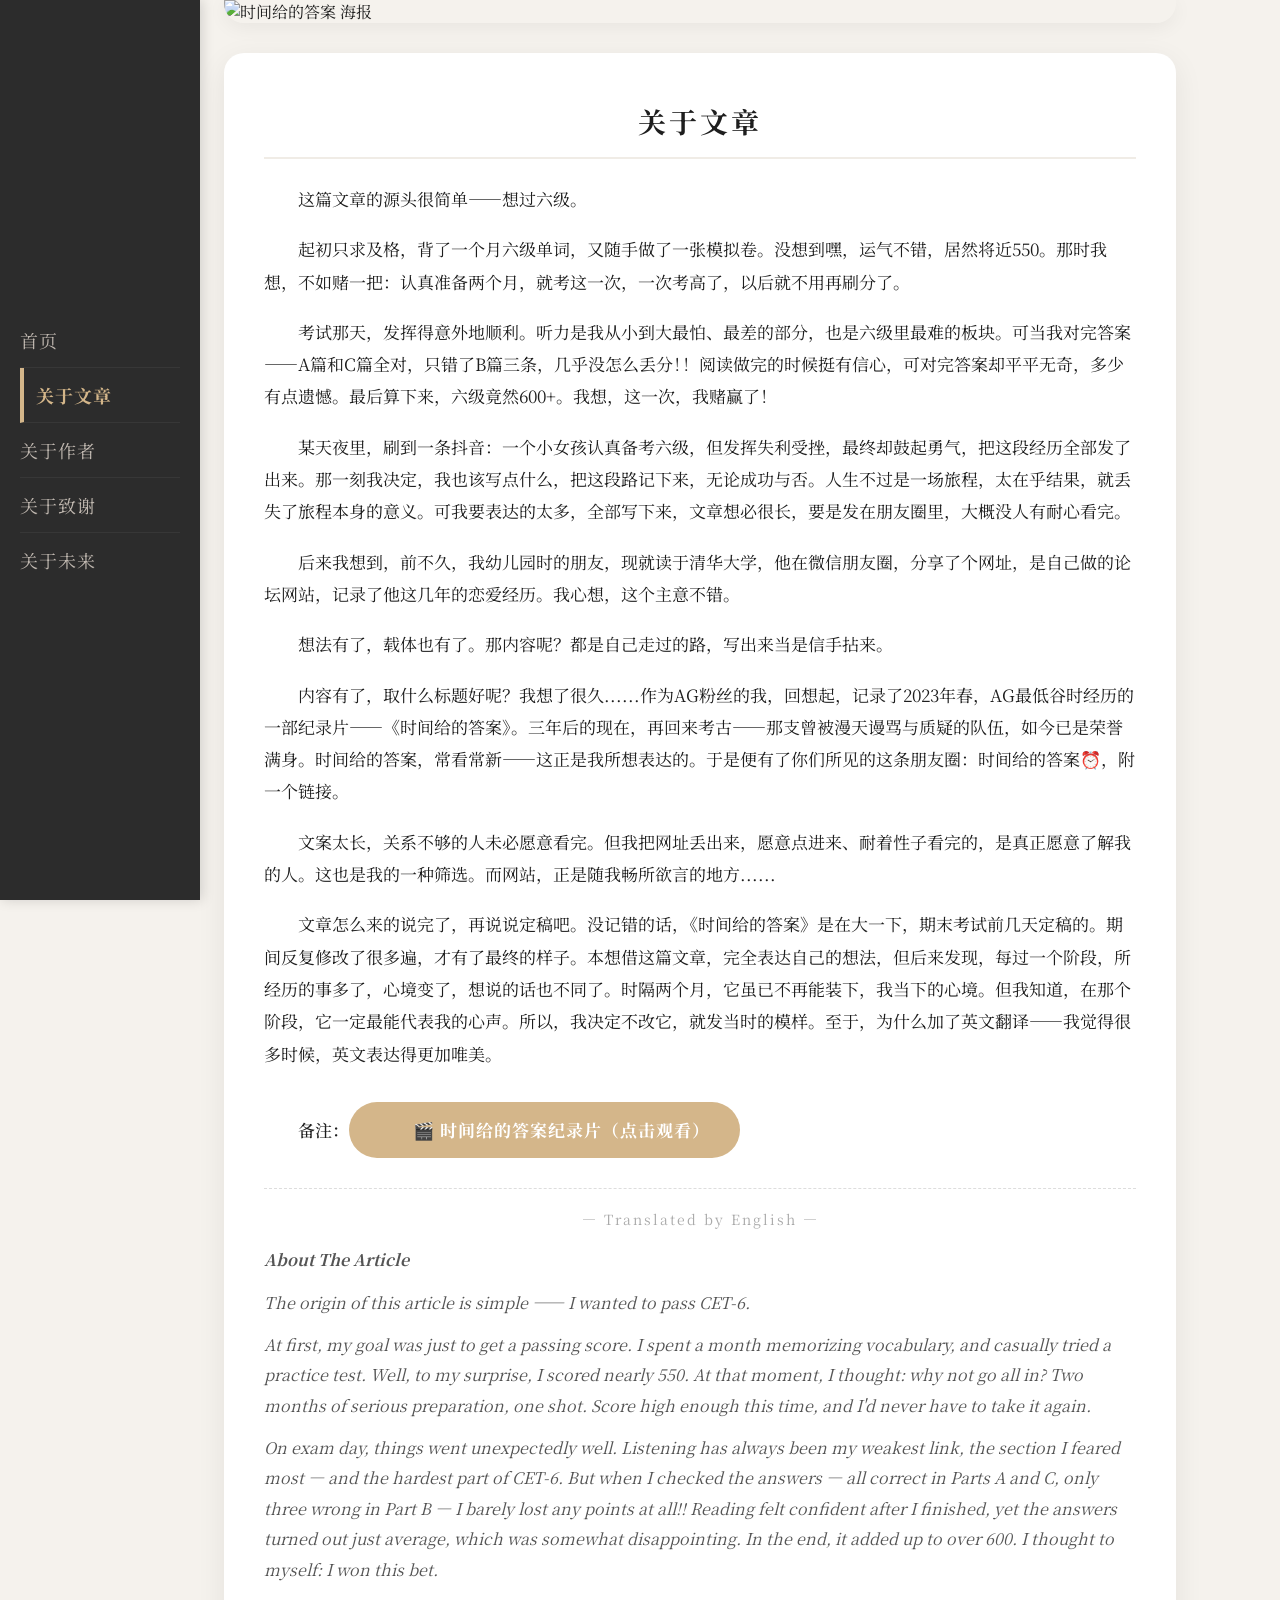
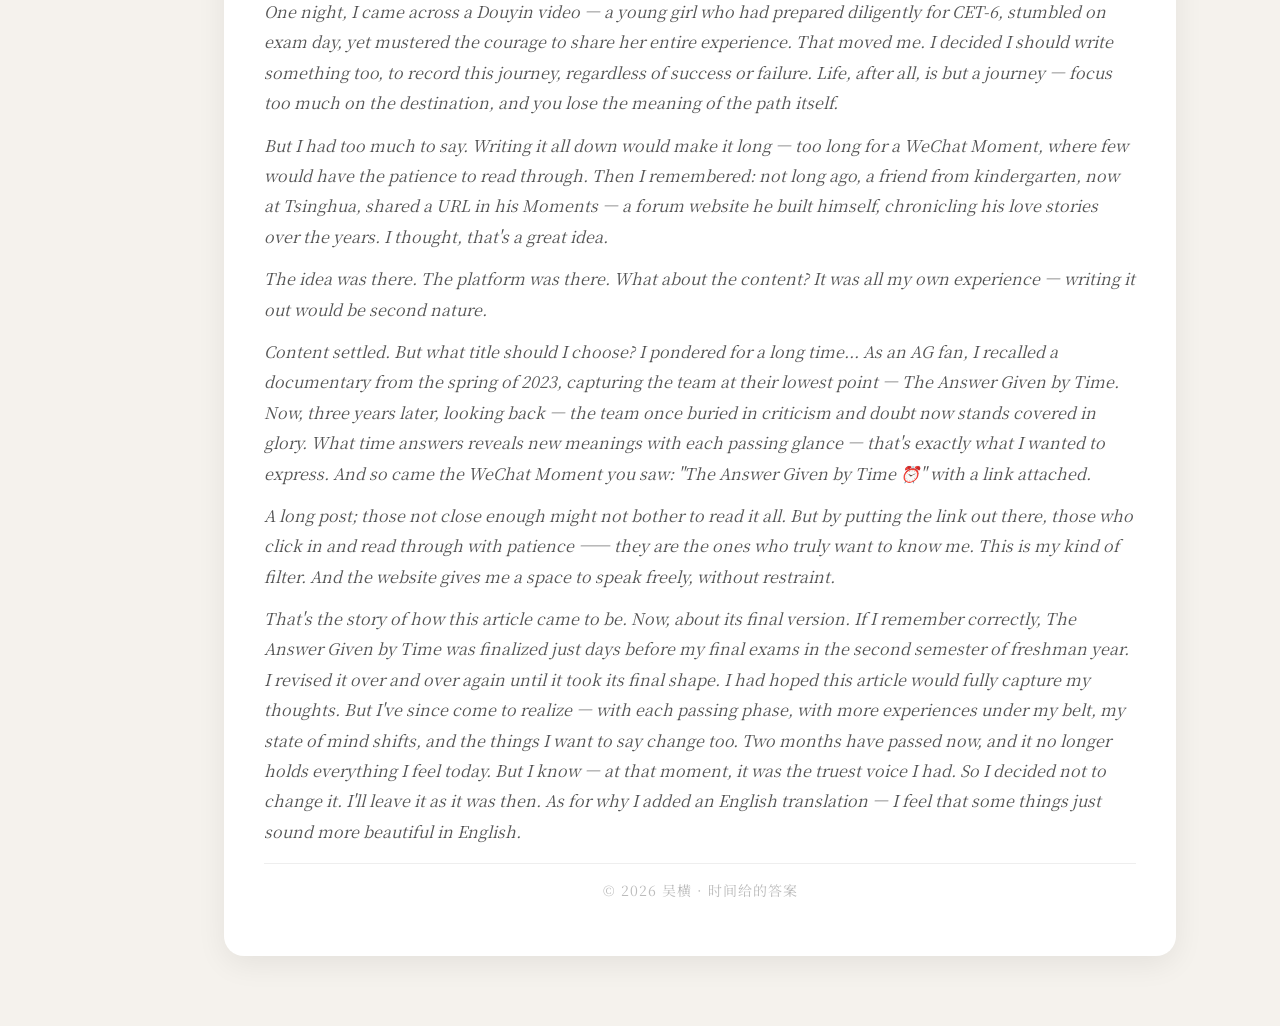
==== about/article.html @ e91f9b86 "Add files via upload" ====
<!DOCTYPE html>
<html lang="zh-CN">
<head>
    <meta charset="UTF-8">
    <meta name="viewport" content="width=device-width, initial-scale=1.0">
    <title>关于文章 · 时间给的答案</title>
    <link href="https://fonts.googleapis.com/css2?family=Noto+Serif+SC:wght@400;700&display=swap" rel="stylesheet">
    <style>
        * {
            margin: 0;
            padding: 0;
            box-sizing: border-box;
        }
        body {
            font-family: 'Noto Serif SC', serif;
            background-color: #f5f2ed;
            color: #1e1e1e;
            display: flex;
            min-height: 100vh;
        }

        .navbar {
            position: fixed;
            left: 0;
            top: 0;
            width: 200px;
            height: 100vh;
            background-color: #2c2c2c;
            color: #e0dcd7;
            display: flex;
            flex-direction: column;
            justify-content: center;
            padding: 40px 20px;
            box-shadow: 2px 0 12px rgba(0,0,0,0.15);
            z-index: 1000;
        }
        .navbar a {
            color: #c0b8b0;
            text-decoration: none;
            font-size: 18px;
            padding: 14px 0;
            border-bottom: 1px solid rgba(255,255,255,0.05);
            transition: color 0.2s, padding-left 0.2s;
            letter-spacing: 1px;
        }
        .navbar a:last-child {
            border-bottom: none;
        }
        .navbar a:hover {
            color: #f0e8e0;
            padding-left: 8px;
        }
        .navbar a.active {
            color: #d4b68a;
            font-weight: 700;
            padding-left: 12px;
            border-left: 4px solid #d4b68a;
        }

        .main-wrapper {
            margin-left: 200px;
            flex: 1;
            padding: 0 24px 40px;
            max-width: 1000px;
        }

        .poster {
            width: 100%;
            height: auto;
            margin: 0 auto 30px;
            border-radius: 0 0 20px 20px;
            overflow: hidden;
            box-shadow: 0 4px 20px rgba(0,0,0,0.06);
        }
        .poster img {
            width: 100%;
            height: auto;
            display: block;
        }

        .card {
            background: #ffffff;
            border-radius: 20px;
            box-shadow: 0 8px 30px rgba(0,0,0,0.07);
            padding: 48px 40px;
            margin-bottom: 30px;
            animation: fadeIn 0.7s ease;
        }
        @keyframes fadeIn {
            0% { opacity: 0; transform: translateY(16px); }
            100% { opacity: 1; transform: translateY(0); }
        }

        .card h1 {
            font-size: 28px;
            text-align: center;
            letter-spacing: 3px;
            margin-bottom: 24px;
            border-bottom: 2px solid #f0ece6;
            padding-bottom: 16px;
        }

        .content p {
            text-indent: 2em;
            line-height: 1.9;
            margin-bottom: 18px;
            font-size: 17px;
        }
        .content .en {
            margin-top: 30px;
            padding-top: 20px;
            border-top: 1px dashed #ddd;
        }
        .content .en .label {
            text-align: center;
            font-size: 14px;
            color: #aaa;
            letter-spacing: 2px;
            margin-bottom: 16px;
        }
        .content .en p {
            text-indent: 0;
            font-style: italic;
            color: #555;
            font-size: 16px;
            margin-bottom: 12px;
        }

        /* 视频超链接按钮 */
        .video-link {
            display: inline-block;
            margin-top: 8px;
            padding: 12px 30px;
            background-color: #d4b68a;
            color: #fff;
            border-radius: 40px;
            text-decoration: none;
            font-weight: 700;
            font-size: 17px;
            transition: background 0.2s, transform 0.1s;
            letter-spacing: 1px;
        }
        .video-link:hover {
            background-color: #c0a07a;
            transform: scale(1.02);
        }

        .footer {
            text-align: center;
            font-size: 14px;
            color: #bbb;
            padding: 16px 0 8px;
            border-top: 1px solid #eee;
            margin-top: 16px;
            letter-spacing: 1px;
        }

        @media (max-width: 768px) {
            .navbar {
                width: 100%;
                height: 56px;
                flex-direction: row;
                justify-content: space-around;
                align-items: center;
                padding: 0 12px;
                top: 0;
                box-shadow: 0 2px 12px rgba(0,0,0,0.12);
            }
            .navbar a {
                padding: 8px 0;
                font-size: 14px;
                border-bottom: none;
                border-left: none !important;
                padding-left: 0 !important;
            }
            .navbar a.active {
                border-left: none;
                border-bottom: 3px solid #d4b68a;
                padding-left: 0;
            }
            .main-wrapper {
                margin-left: 0;
                padding: 80px 12px 20px;
            }
            .card {
                padding: 24px 16px;
            }
            .card h1 {
                font-size: 22px;
            }
            .content p {
                font-size: 15px;
            }
            .poster {
                border-radius: 12px;
                margin-bottom: 20px;
            }
            .video-link {
                padding: 10px 20px;
                font-size: 15px;
            }
        }
        @media (max-width: 480px) {
            .navbar a {
                font-size: 12px;
                padding: 6px 4px;
            }
        }
    </style>
</head>
<body>

    <nav class="navbar">
        <a href="/">首页</a>
        <a href="/about/article.html" class="active">关于文章</a>
        <a href="/about/author.html">关于作者</a>
        <a href="/about/gratitude.html">关于致谢</a>
        <a href="/about/future.html">关于未来</a>
    </nav>

    <div class="main-wrapper">

        <div class="poster">
            <img src="/assets/poster.jpg" alt="时间给的答案 海报">
        </div>

        <div class="card">
            <h1>关于文章</h1>
            <div class="content">
                <p>这篇文章的源头很简单——想过六级。</p>
                <p>起初只求及格，背了一个月六级单词，又随手做了一张模拟卷。没想到嘿，运气不错，居然将近550。那时我想，不如赌一把：认真准备两个月，就考这一次，一次考高了，以后就不用再刷分了。</p>
                <p>考试那天，发挥得意外地顺利。听力是我从小到大最怕、最差的部分，也是六级里最难的板块。可当我对完答案——A篇和C篇全对，只错了B篇三条，几乎没怎么丢分！！阅读做完的时候挺有信心，可对完答案却平平无奇，多少有点遗憾。最后算下来，六级竟然600+。我想，这一次，我赌赢了！</p>
                <p>某天夜里，刷到一条抖音：一个小女孩认真备考六级，但发挥失利受挫，最终却鼓起勇气，把这段经历全部发了出来。那一刻我决定，我也该写点什么，把这段路记下来，无论成功与否。人生不过是一场旅程，太在乎结果，就丢失了旅程本身的意义。可我要表达的太多，全部写下来，文章想必很长，要是发在朋友圈里，大概没人有耐心看完。</p>
                <p>后来我想到，前不久，我幼儿园时的朋友，现就读于清华大学，他在微信朋友圈，分享了个网址，是自己做的论坛网站，记录了他这几年的恋爱经历。我心想，这个主意不错。</p>
                <p>想法有了，载体也有了。那内容呢？都是自己走过的路，写出来当是信手拈来。</p>
                <p>内容有了，取什么标题好呢？我想了很久......作为AG粉丝的我，回想起，记录了2023年春，AG最低谷时经历的一部纪录片——《时间给的答案》。三年后的现在，再回来考古——那支曾被漫天谩骂与质疑的队伍，如今已是荣誉满身。时间给的答案，常看常新——这正是我所想表达的。于是便有了你们所见的这条朋友圈：时间给的答案⏰，附一个链接。</p>
                <p>文案太长，关系不够的人未必愿意看完。但我把网址丢出来，愿意点进来、耐着性子看完的，是真正愿意了解我的人。这也是我的一种筛选。而网站，正是随我畅所欲言的地方......</p>
                <p>文章怎么来的说完了，再说说定稿吧。没记错的话，《时间给的答案》是在大一下，期末考试前几天定稿的。期间反复修改了很多遍，才有了最终的样子。本想借这篇文章，完全表达自己的想法，但后来发现，每过一个阶段，所经历的事多了，心境变了，想说的话也不同了。时隔两个月，它虽已不再能装下，我当下的心境。但我知道，在那个阶段，它一定最能代表我的心声。所以，我决定不改它，就发当时的模样。至于，为什么加了英文翻译——我觉得很多时候，英文表达得更加唯美。</p>

                <p style="margin-top: 24px; font-weight: 500;">备注：<a href="/assets/documentary.mp4" target="_blank" class="video-link">🎬 时间给的答案纪录片（点击观看）</a></p>

                <div class="en">
                    <div class="label">— Translated by English —</div>
                    <p><strong>About The Article</strong></p>
                    <p>The origin of this article is simple —— I wanted to pass CET-6.</p>
                    <p>At first, my goal was just to get a passing score. I spent a month memorizing vocabulary, and casually tried a practice test. Well, to my surprise, I scored nearly 550. At that moment, I thought: why not go all in? Two months of serious preparation, one shot. Score high enough this time, and I'd never have to take it again.</p>
                    <p>On exam day, things went unexpectedly well. Listening has always been my weakest link, the section I feared most — and the hardest part of CET-6. But when I checked the answers — all correct in Parts A and C, only three wrong in Part B — I barely lost any points at all!! Reading felt confident after I finished, yet the answers turned out just average, which was somewhat disappointing. In the end, it added up to over 600. I thought to myself: I won this bet.</p>
                    <p>One night, I came across a Douyin video — a young girl who had prepared diligently for CET-6, stumbled on exam day, yet mustered the courage to share her entire experience. That moved me. I decided I should write something too, to record this journey, regardless of success or failure. Life, after all, is but a journey — focus too much on the destination, and you lose the meaning of the path itself.</p>
                    <p>But I had too much to say. Writing it all down would make it long — too long for a WeChat Moment, where few would have the patience to read through. Then I remembered: not long ago, a friend from kindergarten, now at Tsinghua, shared a URL in his Moments — a forum website he built himself, chronicling his love stories over the years. I thought, that's a great idea.</p>
                    <p>The idea was there. The platform was there. What about the content? It was all my own experience — writing it out would be second nature.</p>
                    <p>Content settled. But what title should I choose? I pondered for a long time... As an AG fan, I recalled a documentary from the spring of 2023, capturing the team at their lowest point — The Answer Given by Time. Now, three years later, looking back — the team once buried in criticism and doubt now stands covered in glory. What time answers reveals new meanings with each passing glance — that's exactly what I wanted to express. And so came the WeChat Moment you saw: "The Answer Given by Time ⏰" with a link attached.</p>
                    <p>A long post; those not close enough might not bother to read it all. But by putting the link out there, those who click in and read through with patience —— they are the ones who truly want to know me. This is my kind of filter. And the website gives me a space to speak freely, without restraint.</p>
                    <p>That's the story of how this article came to be. Now, about its final version. If I remember correctly, The Answer Given by Time was finalized just days before my final exams in the second semester of freshman year. I revised it over and over again until it took its final shape. I had hoped this article would fully capture my thoughts. But I've since come to realize — with each passing phase, with more experiences under my belt, my state of mind shifts, and the things I want to say change too. Two months have passed now, and it no longer holds everything I feel today. But I know — at that moment, it was the truest voice I had. So I decided not to change it. I'll leave it as it was then. As for why I added an English translation — I feel that some things just sound more beautiful in English.</p>
                </div>
            </div>
            <div class="footer">© 2026 吴横 · 时间给的答案</div>
        </div>

    </div>

</body>
</html>
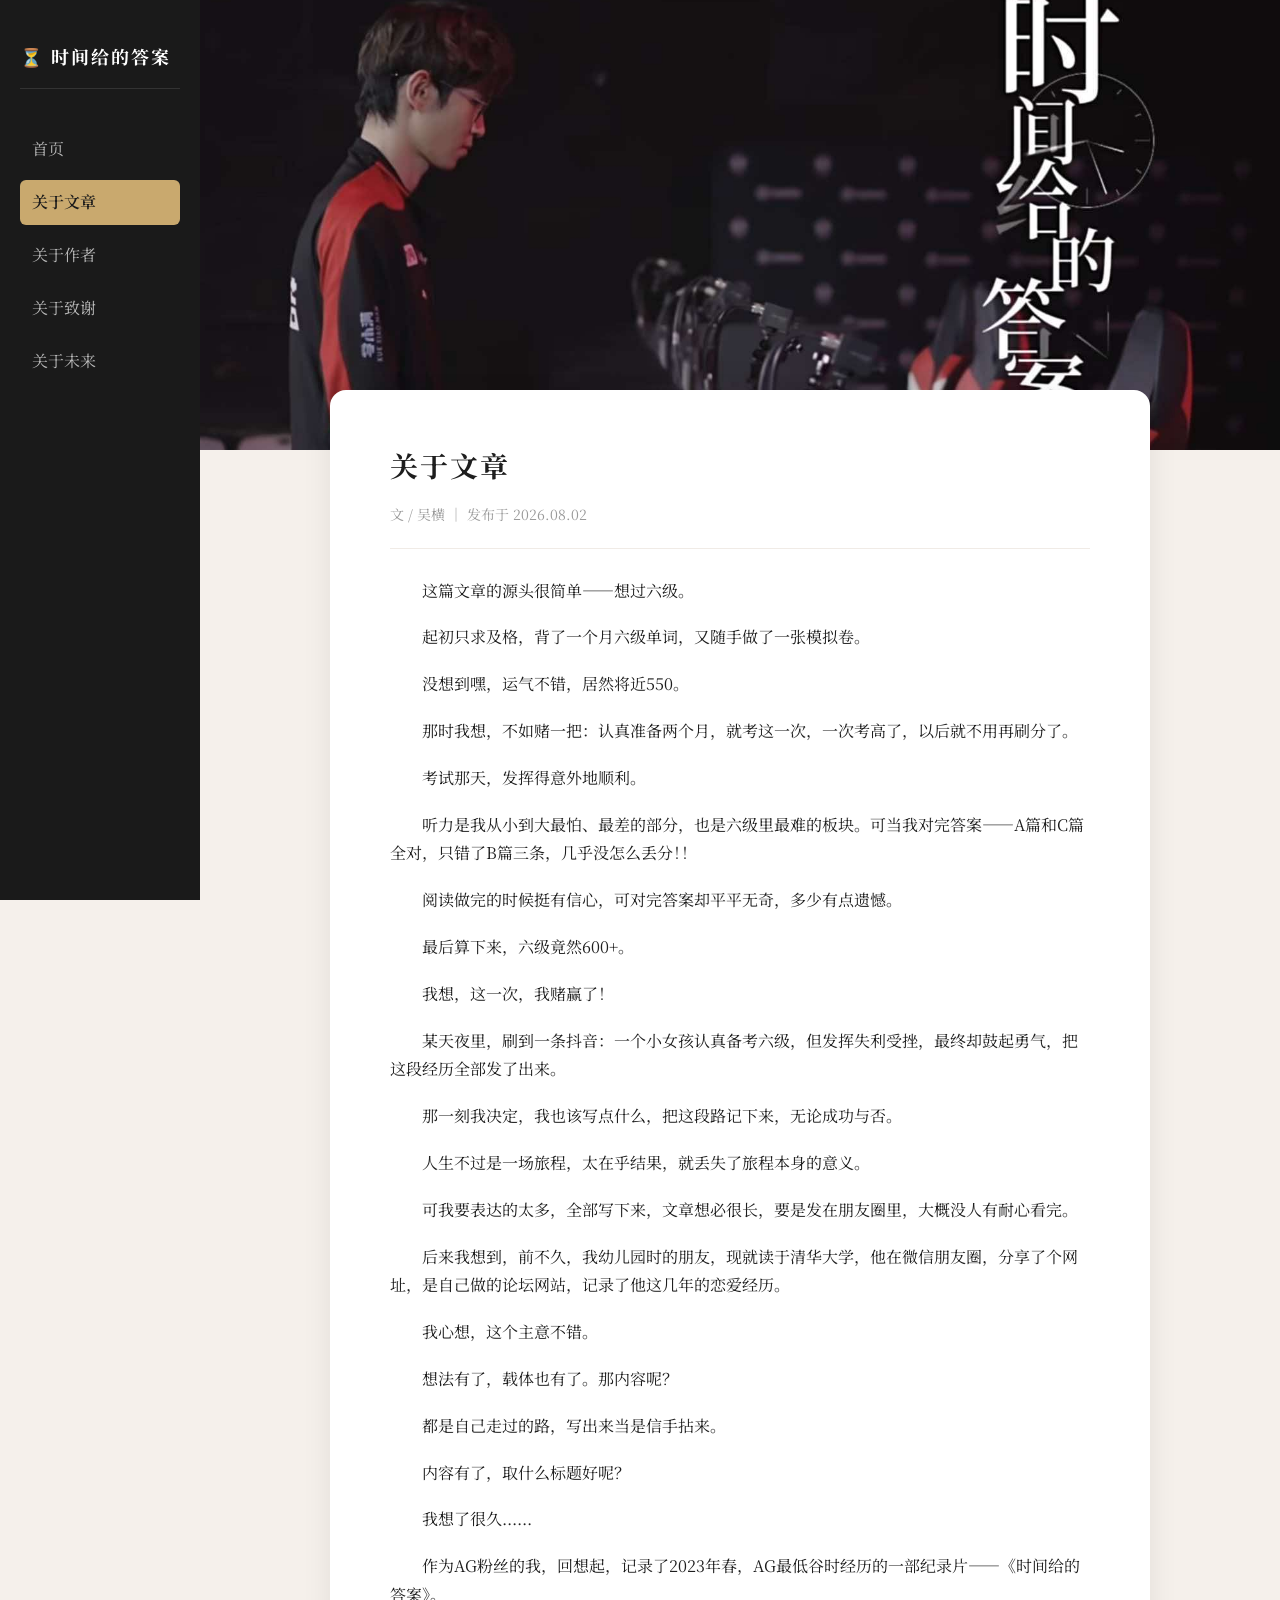
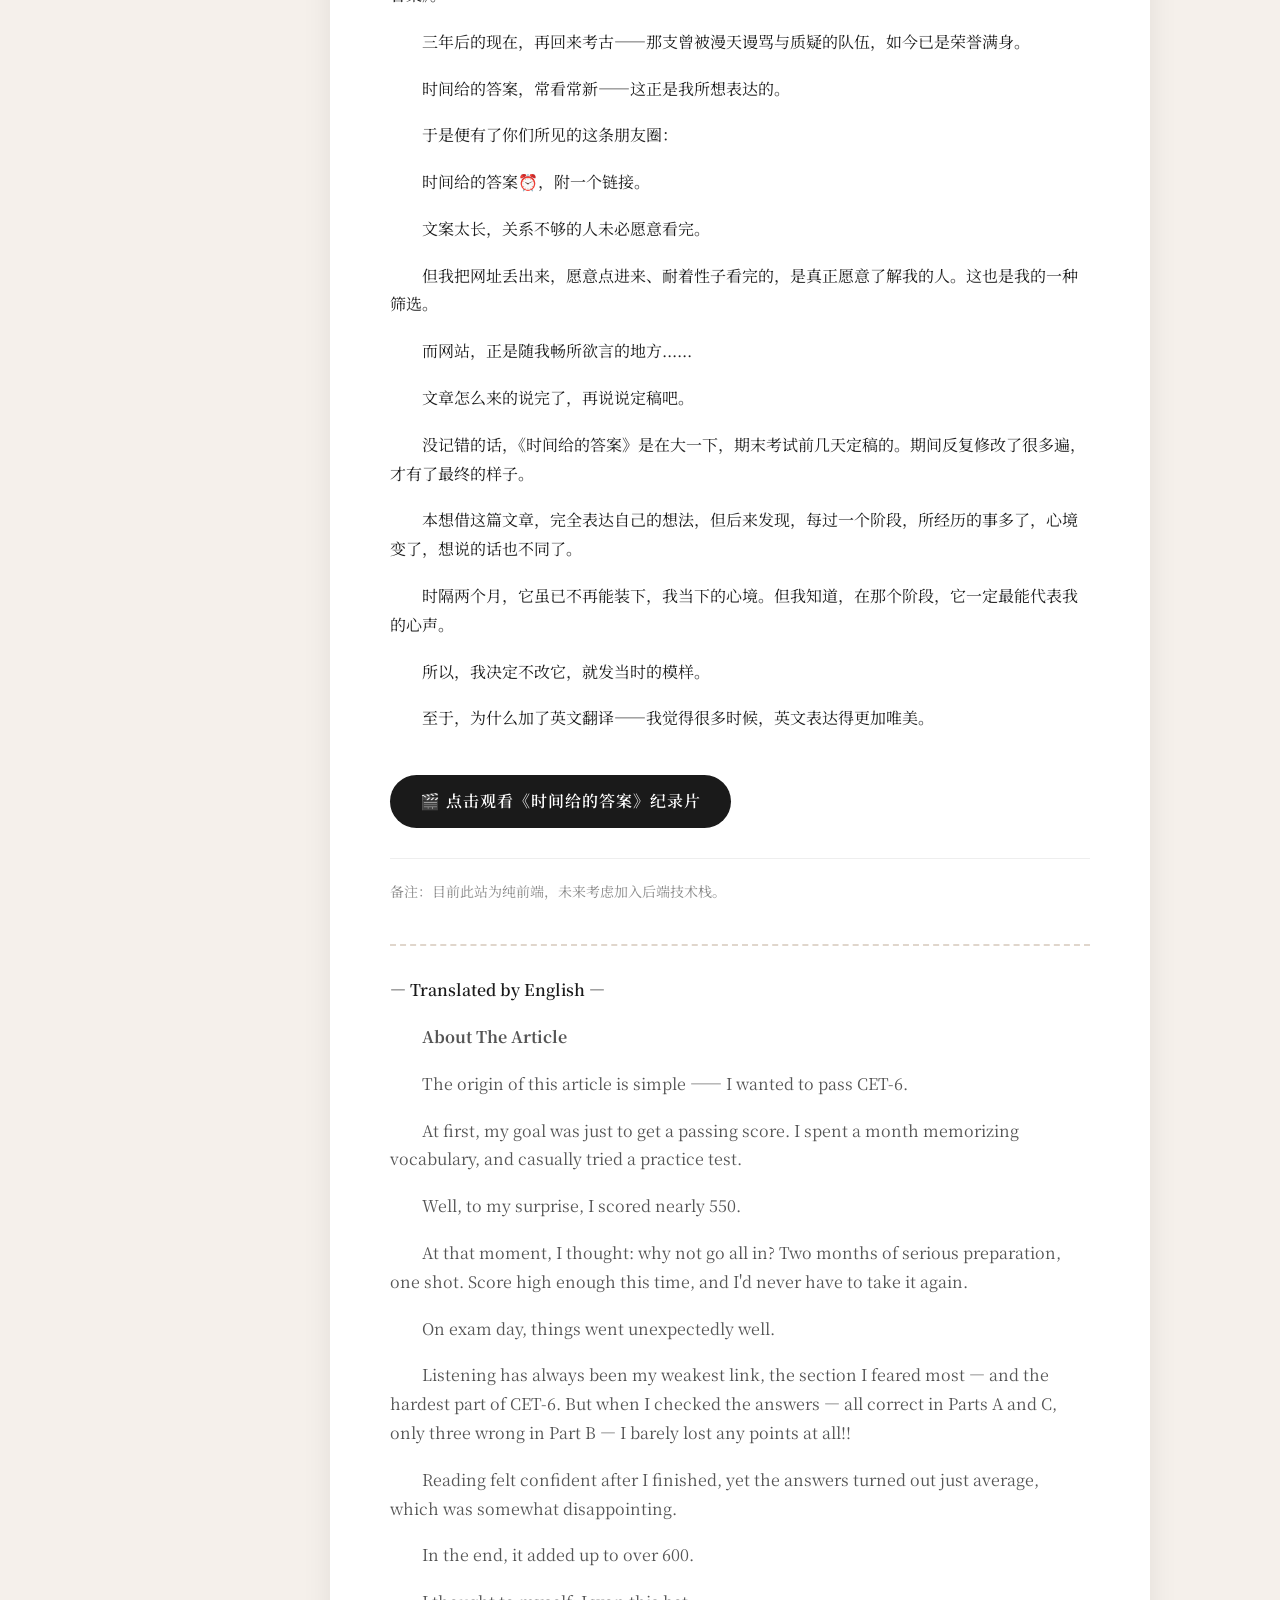
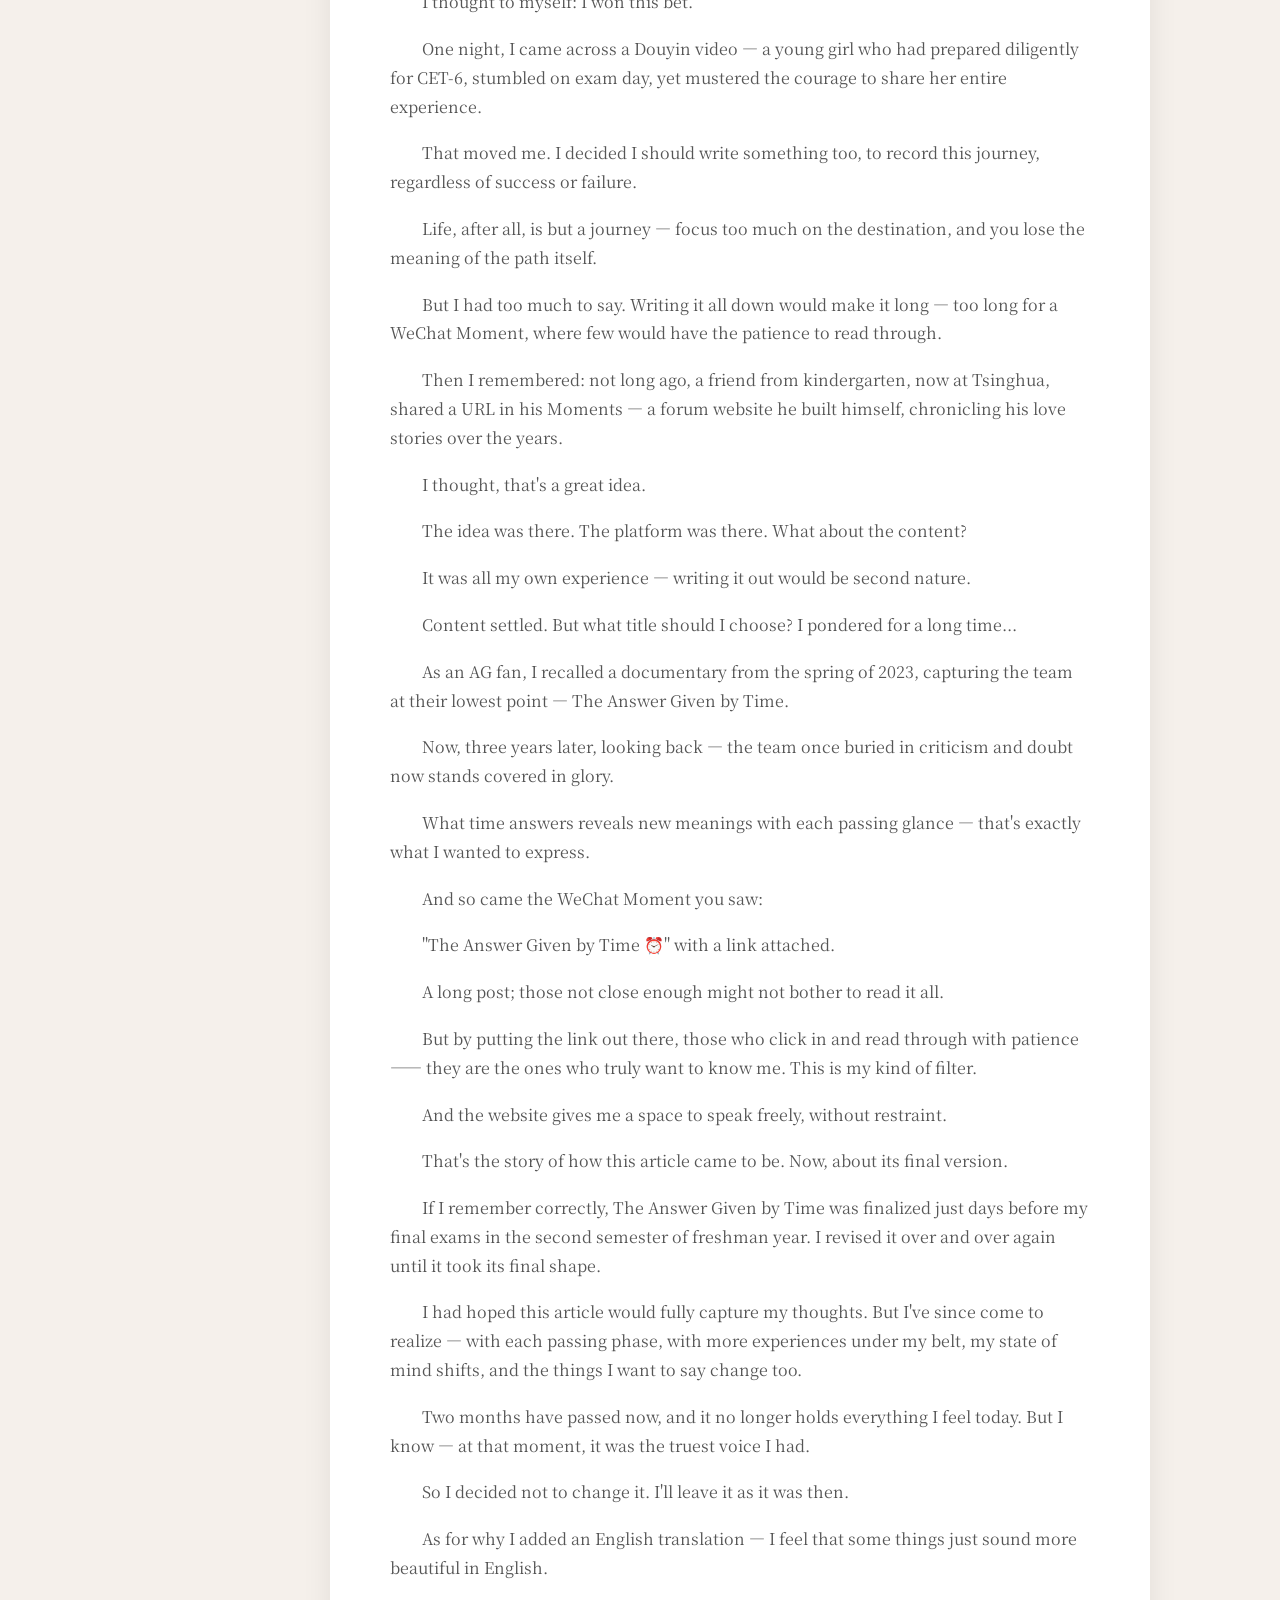
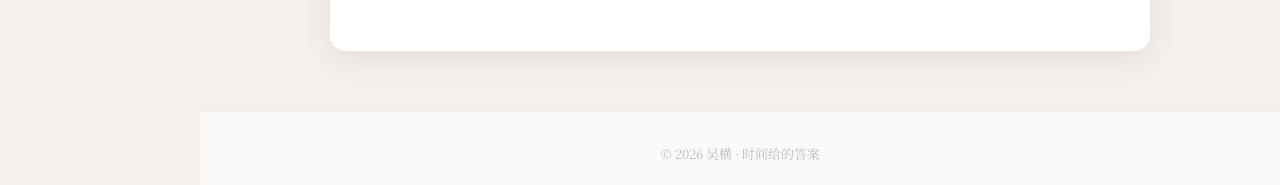
==== commit 2f787a9b: "Add files via upload" ====
--- a/about/article.html
+++ b/about/article.html
@@ -4,258 +4,333 @@
     <meta charset="UTF-8">
     <meta name="viewport" content="width=device-width, initial-scale=1.0">
     <title>关于文章 · 时间给的答案</title>
-    <link href="https://fonts.googleapis.com/css2?family=Noto+Serif+SC:wght@400;700&display=swap" rel="stylesheet">
+    <link href="https://fonts.googleapis.com/css2?family=Noto+Serif+SC:wght@400;600;700&display=swap" rel="stylesheet">
     <style>
+        /* ===== 全局重置与基础 ===== */
         * {
             margin: 0;
             padding: 0;
             box-sizing: border-box;
         }
+
         body {
-            font-family: 'Noto Serif SC', serif;
-            background-color: #f5f2ed;
+            font-family: 'Noto Serif SC', 'Times New Roman', serif;
+            background-color: #f5f0eb;
             color: #1e1e1e;
-            display: flex;
-            min-height: 100vh;
-        }
-
-        .navbar {
+            line-height: 1.8;
+        }
+
+        /* ===== 左侧导航栏（固定） ===== */
+        .sidebar {
             position: fixed;
+            top: 0;
             left: 0;
-            top: 0;
             width: 200px;
             height: 100vh;
-            background-color: #2c2c2c;
-            color: #e0dcd7;
+            background-color: #1a1a1a;
+            color: #ccc;
+            padding: 40px 20px;
             display: flex;
             flex-direction: column;
-            justify-content: center;
-            padding: 40px 20px;
-            box-shadow: 2px 0 12px rgba(0,0,0,0.15);
+            gap: 8px;
             z-index: 1000;
-        }
-        .navbar a {
-            color: #c0b8b0;
+            overflow-y: auto;
+        }
+
+        .sidebar .site-name {
+            font-size: 18px;
+            font-weight: 700;
+            color: #fff;
+            letter-spacing: 2px;
+            margin-bottom: 30px;
+            border-bottom: 1px solid #333;
+            padding-bottom: 16px;
+        }
+
+        .sidebar a {
+            color: #bbb;
             text-decoration: none;
-            font-size: 18px;
-            padding: 14px 0;
-            border-bottom: 1px solid rgba(255,255,255,0.05);
-            transition: color 0.2s, padding-left 0.2s;
-            letter-spacing: 1px;
-        }
-        .navbar a:last-child {
-            border-bottom: none;
-        }
-        .navbar a:hover {
-            color: #f0e8e0;
-            padding-left: 8px;
-        }
-        .navbar a.active {
-            color: #d4b68a;
-            font-weight: 700;
-            padding-left: 12px;
-            border-left: 4px solid #d4b68a;
-        }
-
-        .main-wrapper {
+            font-size: 16px;
+            padding: 8px 12px;
+            border-radius: 6px;
+            transition: all 0.2s;
+        }
+
+        .sidebar a:hover {
+            background-color: #333;
+            color: #fff;
+        }
+
+        .sidebar a.active {
+            background-color: #c9a96e;
+            color: #1a1a1a;
+            font-weight: 600;
+        }
+
+        /* ===== 主内容区 ===== */
+        .main {
             margin-left: 200px;
+            min-height: 100vh;
+            display: flex;
+            flex-direction: column;
+        }
+
+        /* ===== 顶部海报（随滚动消失） ===== */
+        .hero {
+            width: 100%;
+            height: 50vh;
+            background: url('/assets/poster.jpg') center center / cover no-repeat;
+            background-color: #d9d0c5;
+            flex-shrink: 0;
+        }
+
+        /* ===== 卡片容器 ===== */
+        .card {
+            max-width: 820px;
+            margin: -60px auto 40px auto;
+            background: #ffffff;
+            padding: 50px 60px;
+            border-radius: 16px;
+            box-shadow: 0 8px 30px rgba(0, 0, 0, 0.08);
             flex: 1;
-            padding: 0 24px 40px;
-            max-width: 1000px;
-        }
-
-        .poster {
-            width: 100%;
-            height: auto;
-            margin: 0 auto 30px;
-            border-radius: 0 0 20px 20px;
-            overflow: hidden;
-            box-shadow: 0 4px 20px rgba(0,0,0,0.06);
-        }
-        .poster img {
-            width: 100%;
-            height: auto;
-            display: block;
-        }
-
-        .card {
-            background: #ffffff;
-            border-radius: 20px;
-            box-shadow: 0 8px 30px rgba(0,0,0,0.07);
-            padding: 48px 40px;
-            margin-bottom: 30px;
-            animation: fadeIn 0.7s ease;
-        }
+            animation: fadeIn 0.6s ease;
+        }
+
         @keyframes fadeIn {
-            0% { opacity: 0; transform: translateY(16px); }
-            100% { opacity: 1; transform: translateY(0); }
-        }
-
+            from { opacity: 0; transform: translateY(20px); }
+            to { opacity: 1; transform: translateY(0); }
+        }
+
+        /* ===== 文章内容样式 ===== */
         .card h1 {
             font-size: 28px;
-            text-align: center;
-            letter-spacing: 3px;
-            margin-bottom: 24px;
-            border-bottom: 2px solid #f0ece6;
-            padding-bottom: 16px;
-        }
-
-        .content p {
+            font-weight: 700;
+            margin-bottom: 12px;
+            letter-spacing: 2px;
+        }
+
+        .card .meta {
+            font-size: 14px;
+            color: #999;
+            margin-bottom: 28px;
+            border-bottom: 1px solid #f0ebe6;
+            padding-bottom: 20px;
+        }
+
+        .card p {
+            margin-bottom: 18px;
             text-indent: 2em;
-            line-height: 1.9;
-            margin-bottom: 18px;
-            font-size: 17px;
-        }
-        .content .en {
+            font-size: 16px;
+        }
+
+        .card .video-link {
+            display: inline-block;
+            margin-top: 12px;
+            padding: 12px 30px;
+            background-color: #1a1a1a;
+            color: #fff;
+            text-decoration: none;
+            border-radius: 30px;
+            font-weight: 600;
+            font-size: 16px;
+            transition: background 0.25s, transform 0.15s;
+            letter-spacing: 1px;
+        }
+
+        .card .video-link:hover {
+            background-color: #c9a96e;
+            color: #1a1a1a;
+            transform: scale(1.02);
+        }
+
+        .card .note {
             margin-top: 30px;
             padding-top: 20px;
-            border-top: 1px dashed #ddd;
-        }
-        .content .en .label {
-            text-align: center;
+            border-top: 1px solid #eee;
             font-size: 14px;
-            color: #aaa;
-            letter-spacing: 2px;
-            margin-bottom: 16px;
-        }
-        .content .en p {
+            color: #888;
             text-indent: 0;
-            font-style: italic;
-            color: #555;
-            font-size: 16px;
-            margin-bottom: 12px;
-        }
-
-        /* 视频超链接按钮 */
-        .video-link {
-            display: inline-block;
-            margin-top: 8px;
-            padding: 12px 30px;
-            background-color: #d4b68a;
-            color: #fff;
-            border-radius: 40px;
-            text-decoration: none;
-            font-weight: 700;
-            font-size: 17px;
-            transition: background 0.2s, transform 0.1s;
-            letter-spacing: 1px;
-        }
-        .video-link:hover {
-            background-color: #c0a07a;
-            transform: scale(1.02);
-        }
-
+        }
+
+        /* ===== 底部版权 ===== */
         .footer {
             text-align: center;
-            font-size: 14px;
+            font-size: 13px;
             color: #bbb;
-            padding: 16px 0 8px;
+            padding: 30px 20px 20px;
             border-top: 1px solid #eee;
-            margin-top: 16px;
-            letter-spacing: 1px;
-        }
-
+            background: #fafafa;
+            margin-top: 20px;
+        }
+
+        /* ===== 响应式适配 ===== */
         @media (max-width: 768px) {
-            .navbar {
+            .sidebar {
+                position: fixed;
+                top: 0;
+                left: 0;
                 width: 100%;
-                height: 56px;
+                height: auto;
                 flex-direction: row;
-                justify-content: space-around;
+                flex-wrap: wrap;
+                padding: 10px 16px;
+                gap: 4px;
+                background: #1a1a1a;
+                z-index: 1000;
                 align-items: center;
-                padding: 0 12px;
-                top: 0;
-                box-shadow: 0 2px 12px rgba(0,0,0,0.12);
-            }
-            .navbar a {
-                padding: 8px 0;
-                font-size: 14px;
+                justify-content: flex-start;
+            }
+
+            .sidebar .site-name {
+                font-size: 15px;
+                margin-bottom: 0;
+                padding-bottom: 0;
                 border-bottom: none;
-                border-left: none !important;
-                padding-left: 0 !important;
-            }
-            .navbar a.active {
-                border-left: none;
-                border-bottom: 3px solid #d4b68a;
-                padding-left: 0;
-            }
-            .main-wrapper {
+                margin-right: 12px;
+            }
+
+            .sidebar a {
+                font-size: 13px;
+                padding: 4px 10px;
+            }
+
+            .main {
                 margin-left: 0;
-                padding: 80px 12px 20px;
-            }
+                padding-top: 60px;
+            }
+
+            .hero {
+                height: 30vh;
+            }
+
             .card {
-                padding: 24px 16px;
-            }
+                margin: -40px 12px 20px 12px;
+                padding: 28px 18px;
+            }
+
             .card h1 {
                 font-size: 22px;
             }
-            .content p {
+
+            .card p {
                 font-size: 15px;
             }
-            .poster {
-                border-radius: 12px;
-                margin-bottom: 20px;
-            }
-            .video-link {
+
+            .card .video-link {
                 padding: 10px 20px;
-                font-size: 15px;
-            }
-        }
-        @media (max-width: 480px) {
-            .navbar a {
-                font-size: 12px;
-                padding: 6px 4px;
+                font-size: 14px;
+                display: block;
+                text-align: center;
             }
         }
     </style>
 </head>
 <body>
 
-    <nav class="navbar">
+    <!-- ===== 侧边导航栏 ===== -->
+    <div class="sidebar">
+        <div class="site-name">⏳ 时间给的答案</div>
         <a href="/">首页</a>
         <a href="/about/article.html" class="active">关于文章</a>
         <a href="/about/author.html">关于作者</a>
         <a href="/about/gratitude.html">关于致谢</a>
         <a href="/about/future.html">关于未来</a>
-    </nav>
-
-    <div class="main-wrapper">
-
-        <div class="poster">
-            <img src="/assets/poster.jpg" alt="时间给的答案 海报">
-        </div>
-
+    </div>
+
+    <!-- ===== 主内容 ===== -->
+    <div class="main">
+        <!-- 顶部海报 -->
+        <div class="hero"></div>
+
+        <!-- 卡片 -->
         <div class="card">
             <h1>关于文章</h1>
-            <div class="content">
-                <p>这篇文章的源头很简单——想过六级。</p>
-                <p>起初只求及格，背了一个月六级单词，又随手做了一张模拟卷。没想到嘿，运气不错，居然将近550。那时我想，不如赌一把：认真准备两个月，就考这一次，一次考高了，以后就不用再刷分了。</p>
-                <p>考试那天，发挥得意外地顺利。听力是我从小到大最怕、最差的部分，也是六级里最难的板块。可当我对完答案——A篇和C篇全对，只错了B篇三条，几乎没怎么丢分！！阅读做完的时候挺有信心，可对完答案却平平无奇，多少有点遗憾。最后算下来，六级竟然600+。我想，这一次，我赌赢了！</p>
-                <p>某天夜里，刷到一条抖音：一个小女孩认真备考六级，但发挥失利受挫，最终却鼓起勇气，把这段经历全部发了出来。那一刻我决定，我也该写点什么，把这段路记下来，无论成功与否。人生不过是一场旅程，太在乎结果，就丢失了旅程本身的意义。可我要表达的太多，全部写下来，文章想必很长，要是发在朋友圈里，大概没人有耐心看完。</p>
-                <p>后来我想到，前不久，我幼儿园时的朋友，现就读于清华大学，他在微信朋友圈，分享了个网址，是自己做的论坛网站，记录了他这几年的恋爱经历。我心想，这个主意不错。</p>
-                <p>想法有了，载体也有了。那内容呢？都是自己走过的路，写出来当是信手拈来。</p>
-                <p>内容有了，取什么标题好呢？我想了很久......作为AG粉丝的我，回想起，记录了2023年春，AG最低谷时经历的一部纪录片——《时间给的答案》。三年后的现在，再回来考古——那支曾被漫天谩骂与质疑的队伍，如今已是荣誉满身。时间给的答案，常看常新——这正是我所想表达的。于是便有了你们所见的这条朋友圈：时间给的答案⏰，附一个链接。</p>
-                <p>文案太长，关系不够的人未必愿意看完。但我把网址丢出来，愿意点进来、耐着性子看完的，是真正愿意了解我的人。这也是我的一种筛选。而网站，正是随我畅所欲言的地方......</p>
-                <p>文章怎么来的说完了，再说说定稿吧。没记错的话，《时间给的答案》是在大一下，期末考试前几天定稿的。期间反复修改了很多遍，才有了最终的样子。本想借这篇文章，完全表达自己的想法，但后来发现，每过一个阶段，所经历的事多了，心境变了，想说的话也不同了。时隔两个月，它虽已不再能装下，我当下的心境。但我知道，在那个阶段，它一定最能代表我的心声。所以，我决定不改它，就发当时的模样。至于，为什么加了英文翻译——我觉得很多时候，英文表达得更加唯美。</p>
-
-                <p style="margin-top: 24px; font-weight: 500;">备注：<a href="/assets/documentary.mp4" target="_blank" class="video-link">🎬 时间给的答案纪录片（点击观看）</a></p>
-
-                <div class="en">
-                    <div class="label">— Translated by English —</div>
-                    <p><strong>About The Article</strong></p>
-                    <p>The origin of this article is simple —— I wanted to pass CET-6.</p>
-                    <p>At first, my goal was just to get a passing score. I spent a month memorizing vocabulary, and casually tried a practice test. Well, to my surprise, I scored nearly 550. At that moment, I thought: why not go all in? Two months of serious preparation, one shot. Score high enough this time, and I'd never have to take it again.</p>
-                    <p>On exam day, things went unexpectedly well. Listening has always been my weakest link, the section I feared most — and the hardest part of CET-6. But when I checked the answers — all correct in Parts A and C, only three wrong in Part B — I barely lost any points at all!! Reading felt confident after I finished, yet the answers turned out just average, which was somewhat disappointing. In the end, it added up to over 600. I thought to myself: I won this bet.</p>
-                    <p>One night, I came across a Douyin video — a young girl who had prepared diligently for CET-6, stumbled on exam day, yet mustered the courage to share her entire experience. That moved me. I decided I should write something too, to record this journey, regardless of success or failure. Life, after all, is but a journey — focus too much on the destination, and you lose the meaning of the path itself.</p>
-                    <p>But I had too much to say. Writing it all down would make it long — too long for a WeChat Moment, where few would have the patience to read through. Then I remembered: not long ago, a friend from kindergarten, now at Tsinghua, shared a URL in his Moments — a forum website he built himself, chronicling his love stories over the years. I thought, that's a great idea.</p>
-                    <p>The idea was there. The platform was there. What about the content? It was all my own experience — writing it out would be second nature.</p>
-                    <p>Content settled. But what title should I choose? I pondered for a long time... As an AG fan, I recalled a documentary from the spring of 2023, capturing the team at their lowest point — The Answer Given by Time. Now, three years later, looking back — the team once buried in criticism and doubt now stands covered in glory. What time answers reveals new meanings with each passing glance — that's exactly what I wanted to express. And so came the WeChat Moment you saw: "The Answer Given by Time ⏰" with a link attached.</p>
-                    <p>A long post; those not close enough might not bother to read it all. But by putting the link out there, those who click in and read through with patience —— they are the ones who truly want to know me. This is my kind of filter. And the website gives me a space to speak freely, without restraint.</p>
-                    <p>That's the story of how this article came to be. Now, about its final version. If I remember correctly, The Answer Given by Time was finalized just days before my final exams in the second semester of freshman year. I revised it over and over again until it took its final shape. I had hoped this article would fully capture my thoughts. But I've since come to realize — with each passing phase, with more experiences under my belt, my state of mind shifts, and the things I want to say change too. Two months have passed now, and it no longer holds everything I feel today. But I know — at that moment, it was the truest voice I had. So I decided not to change it. I'll leave it as it was then. As for why I added an English translation — I feel that some things just sound more beautiful in English.</p>
-                </div>
+            <div class="meta">文 / 吴横 ｜ 发布于 2026.08.02</div>
+
+            <p>这篇文章的源头很简单——想过六级。</p>
+            <p>起初只求及格，背了一个月六级单词，又随手做了一张模拟卷。</p>
+            <p>没想到嘿，运气不错，居然将近550。</p>
+            <p>那时我想，不如赌一把：认真准备两个月，就考这一次，一次考高了，以后就不用再刷分了。</p>
+            <p>考试那天，发挥得意外地顺利。</p>
+            <p>听力是我从小到大最怕、最差的部分，也是六级里最难的板块。可当我对完答案——A篇和C篇全对，只错了B篇三条，几乎没怎么丢分！！</p>
+            <p>阅读做完的时候挺有信心，可对完答案却平平无奇，多少有点遗憾。</p>
+            <p>最后算下来，六级竟然600+。</p>
+            <p>我想，这一次，我赌赢了！</p>
+            <p>某天夜里，刷到一条抖音：一个小女孩认真备考六级，但发挥失利受挫，最终却鼓起勇气，把这段经历全部发了出来。</p>
+            <p>那一刻我决定，我也该写点什么，把这段路记下来，无论成功与否。</p>
+            <p>人生不过是一场旅程，太在乎结果，就丢失了旅程本身的意义。</p>
+            <p>可我要表达的太多，全部写下来，文章想必很长，要是发在朋友圈里，大概没人有耐心看完。</p>
+            <p>后来我想到，前不久，我幼儿园时的朋友，现就读于清华大学，他在微信朋友圈，分享了个网址，是自己做的论坛网站，记录了他这几年的恋爱经历。</p>
+            <p>我心想，这个主意不错。</p>
+            <p>想法有了，载体也有了。那内容呢？</p>
+            <p>都是自己走过的路，写出来当是信手拈来。</p>
+            <p>内容有了，取什么标题好呢？</p>
+            <p>我想了很久......</p>
+            <p>作为AG粉丝的我，回想起，记录了2023年春，AG最低谷时经历的一部纪录片——《时间给的答案》。</p>
+            <p>三年后的现在，再回来考古——那支曾被漫天谩骂与质疑的队伍，如今已是荣誉满身。</p>
+            <p>时间给的答案，常看常新——这正是我所想表达的。</p>
+            <p>于是便有了你们所见的这条朋友圈：</p>
+            <p>时间给的答案⏰，附一个链接。</p>
+            <p>文案太长，关系不够的人未必愿意看完。</p>
+            <p>但我把网址丢出来，愿意点进来、耐着性子看完的，是真正愿意了解我的人。这也是我的一种筛选。</p>
+            <p>而网站，正是随我畅所欲言的地方......</p>
+            <p>文章怎么来的说完了，再说说定稿吧。</p>
+            <p>没记错的话，《时间给的答案》是在大一下，期末考试前几天定稿的。期间反复修改了很多遍，才有了最终的样子。</p>
+            <p>本想借这篇文章，完全表达自己的想法，但后来发现，每过一个阶段，所经历的事多了，心境变了，想说的话也不同了。</p>
+            <p>时隔两个月，它虽已不再能装下，我当下的心境。但我知道，在那个阶段，它一定最能代表我的心声。</p>
+            <p>所以，我决定不改它，就发当时的模样。</p>
+            <p>至于，为什么加了英文翻译——我觉得很多时候，英文表达得更加唯美。</p>
+
+            <!-- 视频超链接 -->
+            <p style="margin-top: 30px; text-indent: 0;">
+                <a href="https://www.bilibili.com/video/BV1Xh4y1P7sL/" target="_blank" class="video-link">🎬 点击观看《时间给的答案》纪录片</a>
+            </p>
+
+            <p class="note">备注：目前此站为纯前端，未来考虑加入后端技术栈。</p>
+
+            <!-- 英文翻译 -->
+            <div style="margin-top: 40px; padding-top: 30px; border-top: 2px dashed #e0d6cc; color: #555; font-size: 15px;">
+                <p style="font-weight: 600; text-indent: 0; color: #1a1a1a;">— Translated by English —</p>
+                <p><strong>About The Article</strong></p>
+                <p>The origin of this article is simple —— I wanted to pass CET-6.</p>
+                <p>At first, my goal was just to get a passing score. I spent a month memorizing vocabulary, and casually tried a practice test.</p>
+                <p>Well, to my surprise, I scored nearly 550.</p>
+                <p>At that moment, I thought: why not go all in? Two months of serious preparation, one shot. Score high enough this time, and I'd never have to take it again.</p>
+                <p>On exam day, things went unexpectedly well.</p>
+                <p>Listening has always been my weakest link, the section I feared most — and the hardest part of CET-6. But when I checked the answers — all correct in Parts A and C, only three wrong in Part B — I barely lost any points at all!!</p>
+                <p>Reading felt confident after I finished, yet the answers turned out just average, which was somewhat disappointing.</p>
+                <p>In the end, it added up to over 600.</p>
+                <p>I thought to myself: I won this bet.</p>
+                <p>One night, I came across a Douyin video — a young girl who had prepared diligently for CET-6, stumbled on exam day, yet mustered the courage to share her entire experience.</p>
+                <p>That moved me. I decided I should write something too, to record this journey, regardless of success or failure.</p>
+                <p>Life, after all, is but a journey — focus too much on the destination, and you lose the meaning of the path itself.</p>
+                <p>But I had too much to say. Writing it all down would make it long — too long for a WeChat Moment, where few would have the patience to read through.</p>
+                <p>Then I remembered: not long ago, a friend from kindergarten, now at Tsinghua, shared a URL in his Moments — a forum website he built himself, chronicling his love stories over the years.</p>
+                <p>I thought, that's a great idea.</p>
+                <p>The idea was there. The platform was there. What about the content?</p>
+                <p>It was all my own experience — writing it out would be second nature.</p>
+                <p>Content settled. But what title should I choose? I pondered for a long time...</p>
+                <p>As an AG fan, I recalled a documentary from the spring of 2023, capturing the team at their lowest point — The Answer Given by Time.</p>
+                <p>Now, three years later, looking back — the team once buried in criticism and doubt now stands covered in glory.</p>
+                <p>What time answers reveals new meanings with each passing glance — that's exactly what I wanted to express.</p>
+                <p>And so came the WeChat Moment you saw:</p>
+                <p>"The Answer Given by Time ⏰" with a link attached.</p>
+                <p>A long post; those not close enough might not bother to read it all.</p>
+                <p>But by putting the link out there, those who click in and read through with patience —— they are the ones who truly want to know me. This is my kind of filter.</p>
+                <p>And the website gives me a space to speak freely, without restraint.</p>
+                <p>That's the story of how this article came to be. Now, about its final version.</p>
+                <p>If I remember correctly, The Answer Given by Time was finalized just days before my final exams in the second semester of freshman year. I revised it over and over again until it took its final shape.</p>
+                <p>I had hoped this article would fully capture my thoughts. But I've since come to realize — with each passing phase, with more experiences under my belt, my state of mind shifts, and the things I want to say change too.</p>
+                <p>Two months have passed now, and it no longer holds everything I feel today. But I know — at that moment, it was the truest voice I had.</p>
+                <p>So I decided not to change it. I'll leave it as it was then.</p>
+                <p>As for why I added an English translation — I feel that some things just sound more beautiful in English.</p>
             </div>
-            <div class="footer">© 2026 吴横 · 时间给的答案</div>
         </div>
 
+        <!-- 底部版权 -->
+        <div class="footer">
+            © 2026 吴横 · 时间给的答案
+        </div>
     </div>
 
 </body>
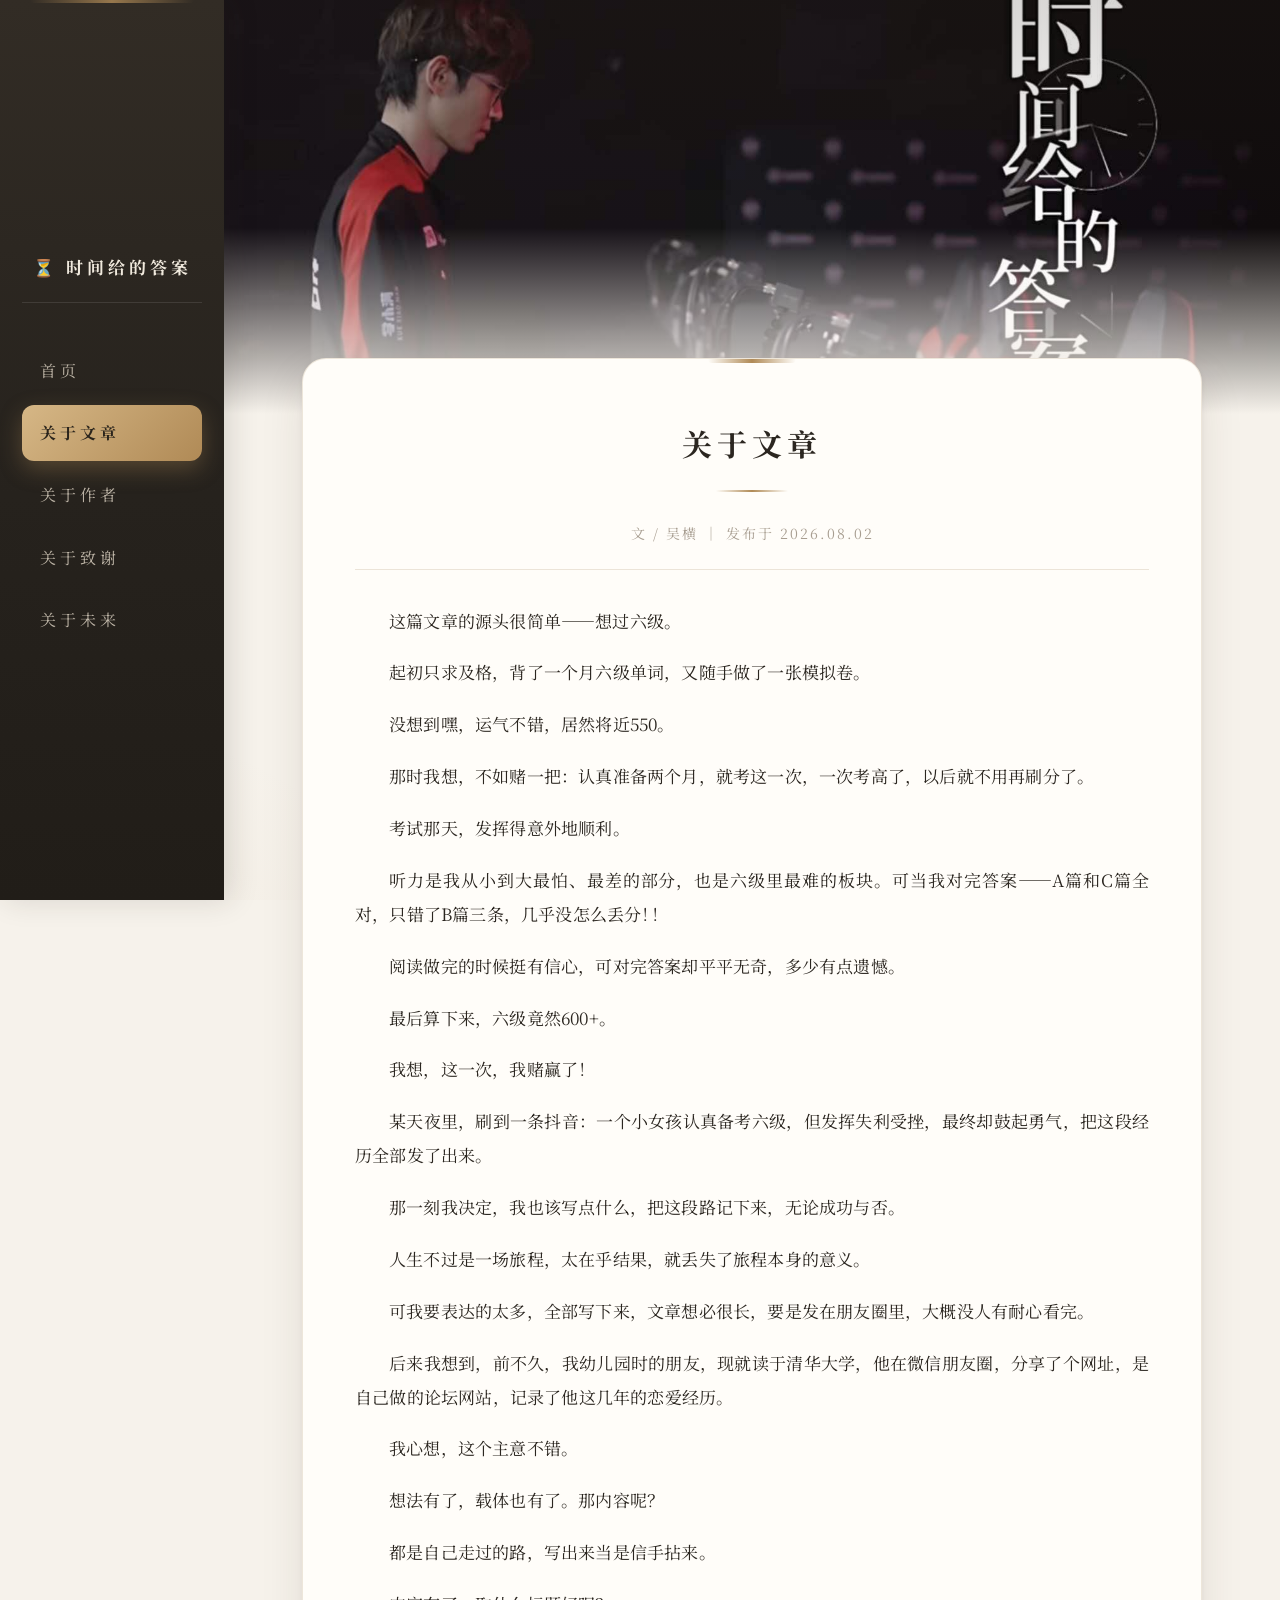
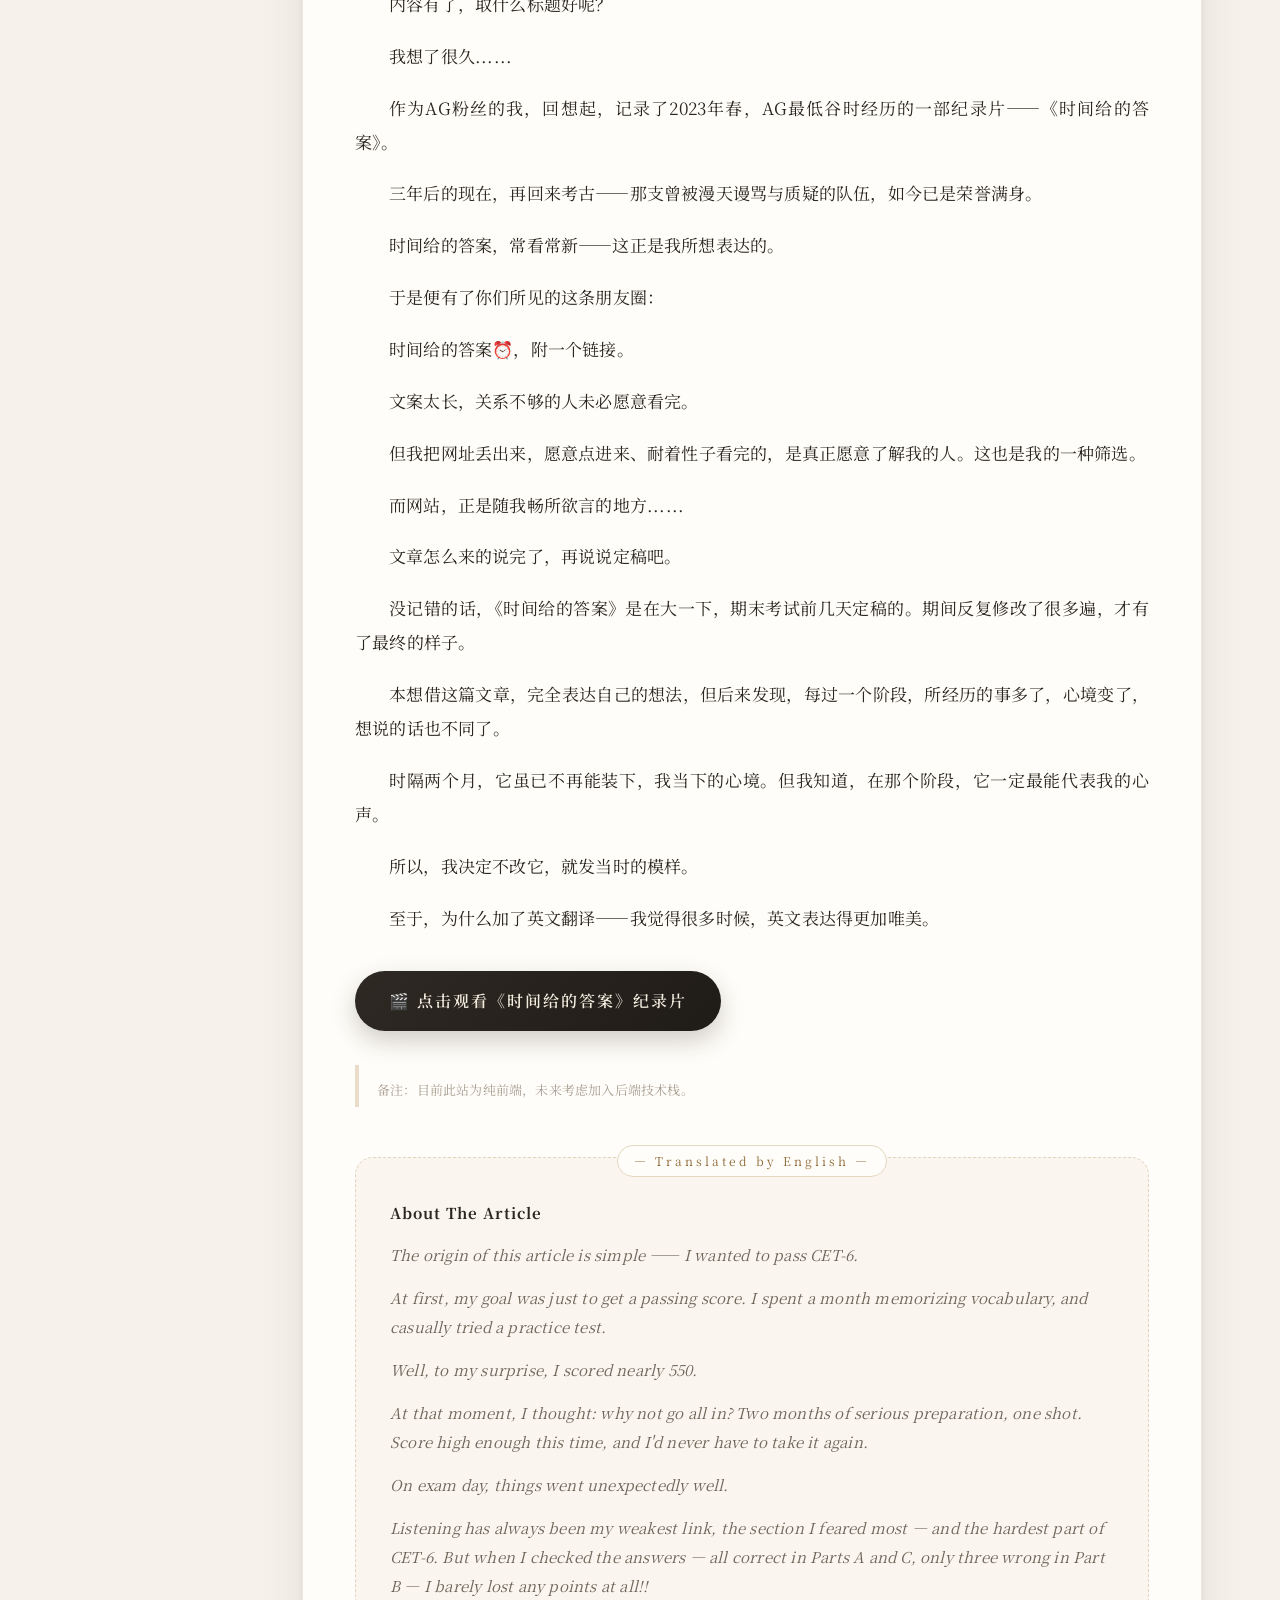
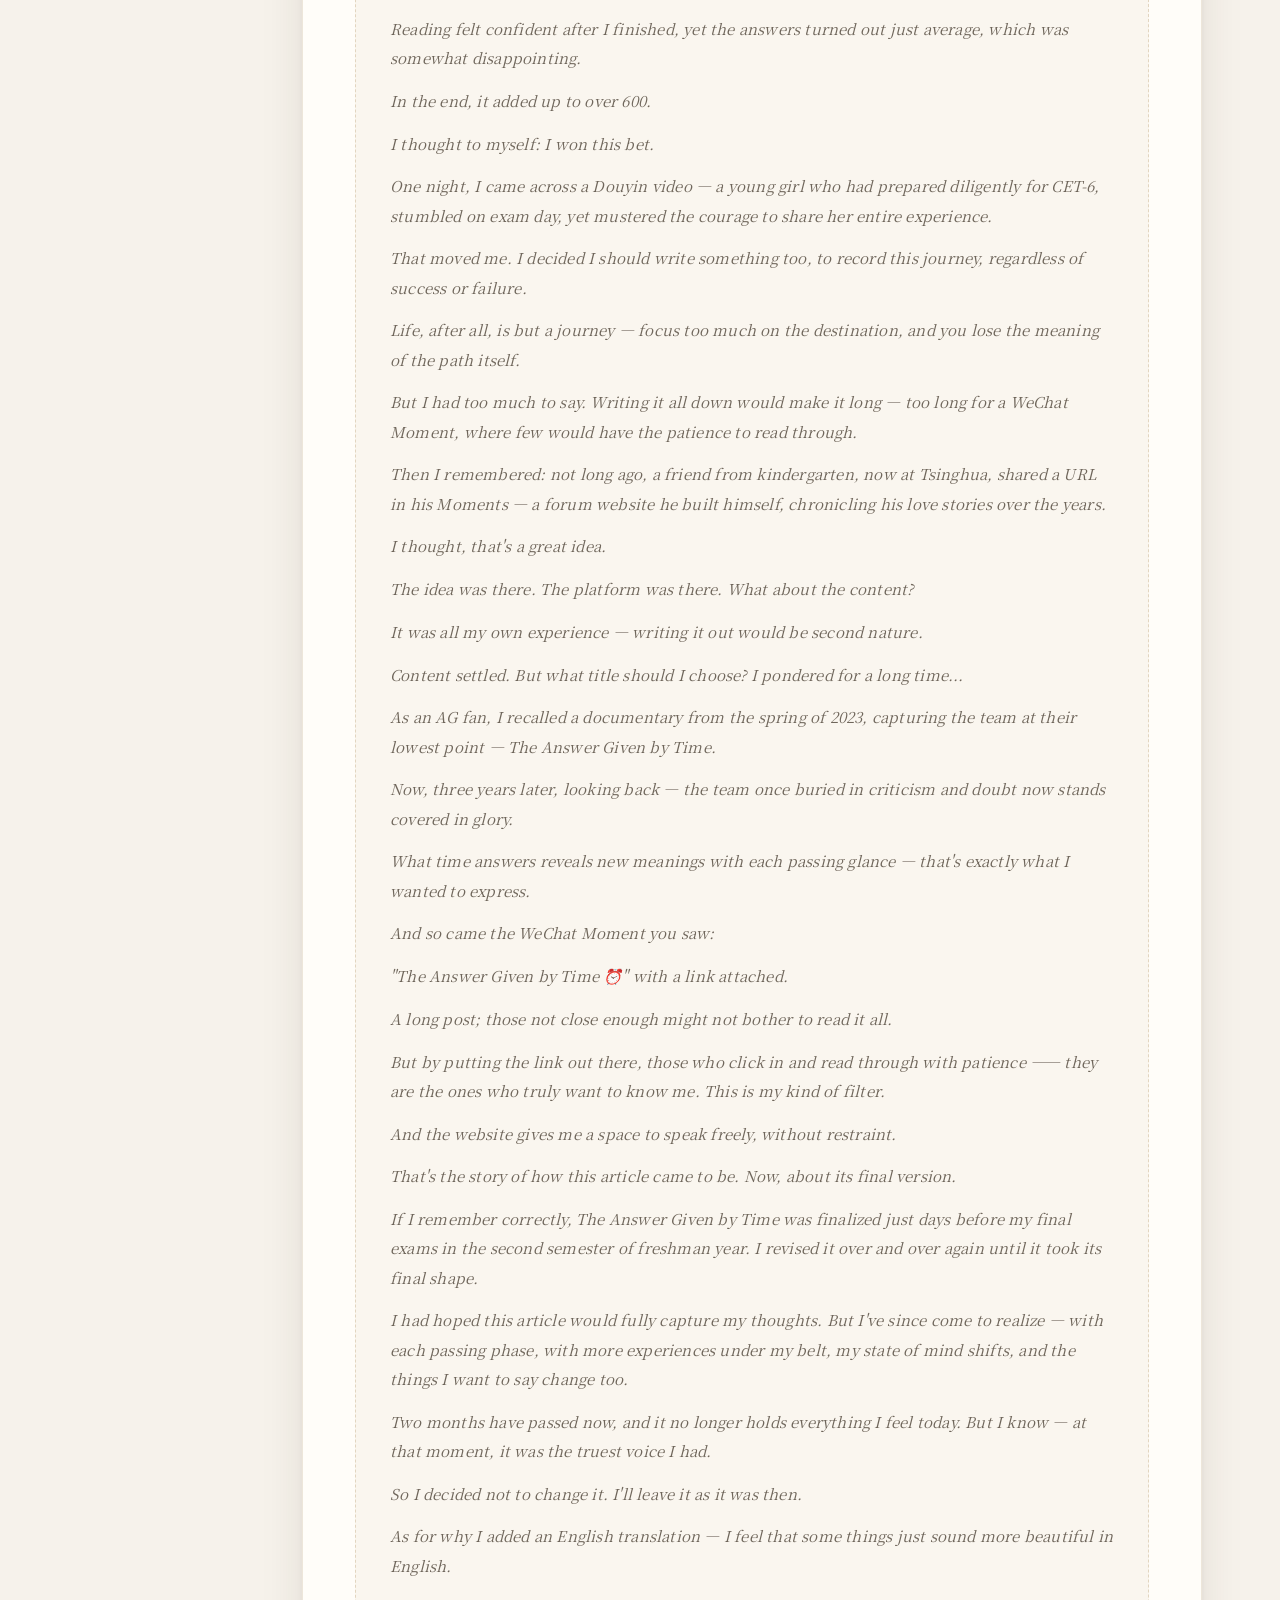
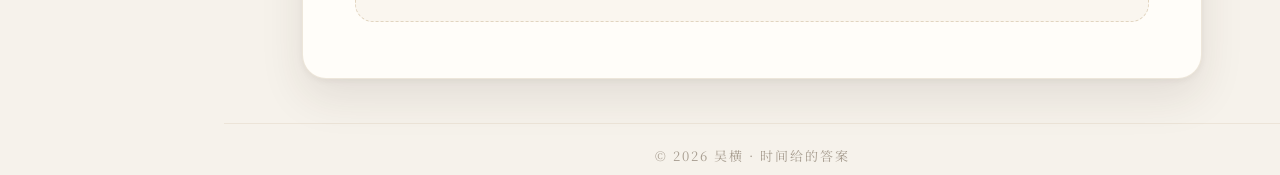
==== commit 9961eac9: "Add files via upload" ====
--- a/about/article.html
+++ b/about/article.html
@@ -5,230 +5,12 @@
     <meta name="viewport" content="width=device-width, initial-scale=1.0">
     <title>关于文章 · 时间给的答案</title>
     <link href="https://fonts.googleapis.com/css2?family=Noto+Serif+SC:wght@400;600;700&display=swap" rel="stylesheet">
-    <style>
-        /* ===== 全局重置与基础 ===== */
-        * {
-            margin: 0;
-            padding: 0;
-            box-sizing: border-box;
-        }
-
-        body {
-            font-family: 'Noto Serif SC', 'Times New Roman', serif;
-            background-color: #f5f0eb;
-            color: #1e1e1e;
-            line-height: 1.8;
-        }
-
-        /* ===== 左侧导航栏（固定） ===== */
-        .sidebar {
-            position: fixed;
-            top: 0;
-            left: 0;
-            width: 200px;
-            height: 100vh;
-            background-color: #1a1a1a;
-            color: #ccc;
-            padding: 40px 20px;
-            display: flex;
-            flex-direction: column;
-            gap: 8px;
-            z-index: 1000;
-            overflow-y: auto;
-        }
-
-        .sidebar .site-name {
-            font-size: 18px;
-            font-weight: 700;
-            color: #fff;
-            letter-spacing: 2px;
-            margin-bottom: 30px;
-            border-bottom: 1px solid #333;
-            padding-bottom: 16px;
-        }
-
-        .sidebar a {
-            color: #bbb;
-            text-decoration: none;
-            font-size: 16px;
-            padding: 8px 12px;
-            border-radius: 6px;
-            transition: all 0.2s;
-        }
-
-        .sidebar a:hover {
-            background-color: #333;
-            color: #fff;
-        }
-
-        .sidebar a.active {
-            background-color: #c9a96e;
-            color: #1a1a1a;
-            font-weight: 600;
-        }
-
-        /* ===== 主内容区 ===== */
-        .main {
-            margin-left: 200px;
-            min-height: 100vh;
-            display: flex;
-            flex-direction: column;
-        }
-
-        /* ===== 顶部海报（随滚动消失） ===== */
-        .hero {
-            width: 100%;
-            height: 50vh;
-            background: url('/assets/poster.jpg') center center / cover no-repeat;
-            background-color: #d9d0c5;
-            flex-shrink: 0;
-        }
-
-        /* ===== 卡片容器 ===== */
-        .card {
-            max-width: 820px;
-            margin: -60px auto 40px auto;
-            background: #ffffff;
-            padding: 50px 60px;
-            border-radius: 16px;
-            box-shadow: 0 8px 30px rgba(0, 0, 0, 0.08);
-            flex: 1;
-            animation: fadeIn 0.6s ease;
-        }
-
-        @keyframes fadeIn {
-            from { opacity: 0; transform: translateY(20px); }
-            to { opacity: 1; transform: translateY(0); }
-        }
-
-        /* ===== 文章内容样式 ===== */
-        .card h1 {
-            font-size: 28px;
-            font-weight: 700;
-            margin-bottom: 12px;
-            letter-spacing: 2px;
-        }
-
-        .card .meta {
-            font-size: 14px;
-            color: #999;
-            margin-bottom: 28px;
-            border-bottom: 1px solid #f0ebe6;
-            padding-bottom: 20px;
-        }
-
-        .card p {
-            margin-bottom: 18px;
-            text-indent: 2em;
-            font-size: 16px;
-        }
-
-        .card .video-link {
-            display: inline-block;
-            margin-top: 12px;
-            padding: 12px 30px;
-            background-color: #1a1a1a;
-            color: #fff;
-            text-decoration: none;
-            border-radius: 30px;
-            font-weight: 600;
-            font-size: 16px;
-            transition: background 0.25s, transform 0.15s;
-            letter-spacing: 1px;
-        }
-
-        .card .video-link:hover {
-            background-color: #c9a96e;
-            color: #1a1a1a;
-            transform: scale(1.02);
-        }
-
-        .card .note {
-            margin-top: 30px;
-            padding-top: 20px;
-            border-top: 1px solid #eee;
-            font-size: 14px;
-            color: #888;
-            text-indent: 0;
-        }
-
-        /* ===== 底部版权 ===== */
-        .footer {
-            text-align: center;
-            font-size: 13px;
-            color: #bbb;
-            padding: 30px 20px 20px;
-            border-top: 1px solid #eee;
-            background: #fafafa;
-            margin-top: 20px;
-        }
-
-        /* ===== 响应式适配 ===== */
-        @media (max-width: 768px) {
-            .sidebar {
-                position: fixed;
-                top: 0;
-                left: 0;
-                width: 100%;
-                height: auto;
-                flex-direction: row;
-                flex-wrap: wrap;
-                padding: 10px 16px;
-                gap: 4px;
-                background: #1a1a1a;
-                z-index: 1000;
-                align-items: center;
-                justify-content: flex-start;
-            }
-
-            .sidebar .site-name {
-                font-size: 15px;
-                margin-bottom: 0;
-                padding-bottom: 0;
-                border-bottom: none;
-                margin-right: 12px;
-            }
-
-            .sidebar a {
-                font-size: 13px;
-                padding: 4px 10px;
-            }
-
-            .main {
-                margin-left: 0;
-                padding-top: 60px;
-            }
-
-            .hero {
-                height: 30vh;
-            }
-
-            .card {
-                margin: -40px 12px 20px 12px;
-                padding: 28px 18px;
-            }
-
-            .card h1 {
-                font-size: 22px;
-            }
-
-            .card p {
-                font-size: 15px;
-            }
-
-            .card .video-link {
-                padding: 10px 20px;
-                font-size: 14px;
-                display: block;
-                text-align: center;
-            }
-        }
-    </style>
+    <link rel="stylesheet" href="/assets/style.css">
+    
 </head>
 <body>
 
-    <!-- ===== 侧边导航栏 ===== -->
-    <div class="sidebar">
+    <div class="navbar">
         <div class="site-name">⏳ 时间给的答案</div>
         <a href="/">首页</a>
         <a href="/about/article.html" class="active">关于文章</a>
@@ -237,15 +19,14 @@
         <a href="/about/future.html">关于未来</a>
     </div>
 
-    <!-- ===== 主内容 ===== -->
     <div class="main">
-        <!-- 顶部海报 -->
         <div class="hero"></div>
 
-        <!-- 卡片 -->
         <div class="card">
             <h1>关于文章</h1>
             <div class="meta">文 / 吴横 ｜ 发布于 2026.08.02</div>
+
+            <div class="content">
 
             <p>这篇文章的源头很简单——想过六级。</p>
             <p>起初只求及格，背了一个月六级单词，又随手做了一张模拟卷。</p>
@@ -281,16 +62,16 @@
             <p>所以，我决定不改它，就发当时的模样。</p>
             <p>至于，为什么加了英文翻译——我觉得很多时候，英文表达得更加唯美。</p>
 
-            <!-- 视频超链接 -->
-            <p style="margin-top: 30px; text-indent: 0;">
-                <a href="https://www.bilibili.com/video/BV1Xh4y1P7sL/" target="_blank" class="video-link">🎬 点击观看《时间给的答案》纪录片</a>
+            <!-- 视频超链接（已更新为你提供的正确链接） -->
+            <p class="video-row">
+                <a href="https://www.bilibili.com/video/BV1uo4y1A7dP/?share_source=copy_web" target="_blank" class="video-link">🎬 点击观看《时间给的答案》纪录片</a>
             </p>
 
             <p class="note">备注：目前此站为纯前端，未来考虑加入后端技术栈。</p>
 
             <!-- 英文翻译 -->
-            <div style="margin-top: 40px; padding-top: 30px; border-top: 2px dashed #e0d6cc; color: #555; font-size: 15px;">
-                <p style="font-weight: 600; text-indent: 0; color: #1a1a1a;">— Translated by English —</p>
+            <div class="en">
+                <div class="label">— Translated by English —</div>
                 <p><strong>About The Article</strong></p>
                 <p>The origin of this article is simple —— I wanted to pass CET-6.</p>
                 <p>At first, my goal was just to get a passing score. I spent a month memorizing vocabulary, and casually tried a practice test.</p>
@@ -327,7 +108,7 @@
             </div>
         </div>
 
-        <!-- 底部版权 -->
+            </div>
         <div class="footer">
             © 2026 吴横 · 时间给的答案
         </div>
--- a/assets/style.css
+++ b/assets/style.css
@@ -0,0 +1,683 @@
+/* ============================================================
+   时间给的答案 · 全站统一样式
+   设计基调：纸张质感 · 墨色文字 · 金色点缀 · 衬线排版
+   ============================================================ */
+
+:root {
+  --nav-w: 224px;
+
+  --bg: #f6f2eb;
+  --surface: #fffdf9;
+  --surface-soft: #faf6ef;
+
+  --ink: #2b2620;
+  --ink-soft: #6f665b;
+  --ink-faint: #a89e91;
+
+  --accent: #b08a56;
+  --accent-strong: #8f6a38;
+  --accent-soft: #e9dcc8;
+  --accent-pale: #f5ecdd;
+  --line: #ece4d8;
+
+  --shadow-sm: 0 1px 2px rgba(58, 44, 28, 0.04), 0 4px 14px rgba(58, 44, 28, 0.06);
+  --shadow-md: 0 2px 6px rgba(58, 44, 28, 0.05), 0 18px 44px rgba(58, 44, 28, 0.10);
+
+  --radius-lg: 24px;
+  --radius-md: 16px;
+
+  --font-serif: 'Noto Serif SC', 'Songti SC', 'STSong', 'SimSun', serif;
+}
+
+* {
+  margin: 0;
+  padding: 0;
+  box-sizing: border-box;
+}
+
+html {
+  scroll-behavior: smooth;
+}
+
+body {
+  font-family: var(--font-serif);
+  background-color: var(--bg);
+  background-image:
+    radial-gradient(1100px 420px at 82% -60px, rgba(176, 138, 86, 0.10), transparent 60%),
+    radial-gradient(900px 480px at -8% 108%, rgba(176, 138, 86, 0.08), transparent 60%);
+  background-attachment: fixed;
+  color: var(--ink);
+  line-height: 1.9;
+  display: flex;
+  min-height: 100vh;
+  -webkit-font-smoothing: antialiased;
+  text-rendering: optimizeLegibility;
+}
+
+::selection {
+  background: var(--accent-soft);
+  color: var(--ink);
+}
+
+::-webkit-scrollbar {
+  width: 10px;
+}
+::-webkit-scrollbar-track {
+  background: var(--bg);
+}
+::-webkit-scrollbar-thumb {
+  background: #cfc3ae;
+  border-radius: 8px;
+  border: 2px solid var(--bg);
+}
+::-webkit-scrollbar-thumb:hover {
+  background: var(--accent);
+}
+
+a:focus-visible,
+button:focus-visible {
+  outline: 2px solid var(--accent);
+  outline-offset: 3px;
+}
+
+/* ===== 左侧导航 ===== */
+.navbar {
+  position: fixed;
+  top: 0;
+  left: 0;
+  width: var(--nav-w);
+  height: 100vh;
+  background: linear-gradient(180deg, #322c25, #26221d 55%, #211d18);
+  color: #e5ded3;
+  display: flex;
+  flex-direction: column;
+  justify-content: center;
+  gap: 6px;
+  padding: 48px 22px;
+  z-index: 1000;
+  box-shadow: 6px 0 28px rgba(43, 35, 25, 0.14);
+  overflow-y: auto;
+}
+
+.navbar::before {
+  content: "";
+  position: absolute;
+  top: 0;
+  left: 30px;
+  right: 30px;
+  height: 3px;
+  border-radius: 0 0 3px 3px;
+  background: linear-gradient(90deg, transparent, var(--accent), transparent);
+  opacity: 0.8;
+}
+
+.navbar .site-name {
+  font-size: 17px;
+  font-weight: 700;
+  color: #f0e9dd;
+  letter-spacing: 4px;
+  text-align: center;
+  margin-bottom: 34px;
+  padding-bottom: 18px;
+  border-bottom: 1px solid rgba(255, 255, 255, 0.10);
+}
+
+.navbar a {
+  display: block;
+  color: #bfb6a8;
+  text-decoration: none;
+  font-size: 16px;
+  letter-spacing: 4px;
+  padding: 13px 18px;
+  border-radius: 12px;
+  transition: color 0.25s ease, background-color 0.25s ease, transform 0.25s ease;
+}
+
+.navbar a:hover {
+  color: #f5efe6;
+  background-color: rgba(255, 255, 255, 0.06);
+  transform: translateX(4px);
+}
+
+.navbar a.active {
+  color: #2a241c;
+  background: linear-gradient(135deg, #d6b786, var(--accent));
+  font-weight: 700;
+  box-shadow: 0 8px 22px rgba(176, 138, 86, 0.35);
+}
+
+/* ===== 主内容区 ===== */
+.main-wrapper {
+  margin-left: var(--nav-w);
+  flex: 1;
+  min-width: 0;
+  padding: 30px clamp(16px, 4vw, 52px) 64px;
+}
+
+.main {
+  margin-left: var(--nav-w);
+  flex: 1;
+  min-width: 0;
+  min-height: 100vh;
+  display: flex;
+  flex-direction: column;
+}
+
+/* ===== 顶部海报 ===== */
+.poster {
+  max-width: 1100px;
+  margin: 0 auto 38px;
+  border-radius: var(--radius-lg);
+  overflow: hidden;
+  border: 1px solid rgba(255, 255, 255, 0.7);
+  box-shadow: var(--shadow-md);
+  background: #e8dfd1;
+}
+
+.poster img {
+  width: 100%;
+  height: auto;
+  display: block;
+}
+
+/* ===== 文章页首图 ===== */
+.hero {
+  width: 100%;
+  height: 46vh;
+  min-height: 320px;
+  background: url('/assets/poster.jpg') center center / cover no-repeat;
+  position: relative;
+}
+
+.hero::after {
+  content: "";
+  position: absolute;
+  inset: 0;
+  background: linear-gradient(180deg, rgba(43, 35, 25, 0.18), transparent 55%, var(--bg));
+}
+
+/* ===== 卡片 ===== */
+.card {
+  position: relative;
+  max-width: 900px;
+  margin: 0 auto 40px;
+  padding: clamp(30px, 5vw, 56px) clamp(22px, 4.5vw, 52px);
+  background: var(--surface);
+  border: 1px solid rgba(236, 228, 216, 0.9);
+  border-radius: var(--radius-lg);
+  box-shadow: var(--shadow-md);
+  animation: fadeIn 0.7s ease;
+}
+
+.card::before {
+  content: "";
+  position: absolute;
+  top: 0;
+  left: 50%;
+  transform: translateX(-50%);
+  width: 88px;
+  height: 4px;
+  border-radius: 0 0 4px 4px;
+  background: linear-gradient(90deg, transparent, var(--accent), transparent);
+}
+
+.main .card {
+  margin: -56px auto 44px;
+}
+
+.main .footer {
+  margin-top: auto;
+}
+
+/* ===== 标题与元信息 ===== */
+.article-title {
+  text-align: center;
+  font-size: clamp(26px, 3.4vw, 34px);
+  font-weight: 700;
+  letter-spacing: 6px;
+  margin-bottom: 14px;
+  color: var(--ink);
+}
+
+.card h1:not(.article-title) {
+  text-align: center;
+  font-size: clamp(23px, 2.8vw, 30px);
+  font-weight: 700;
+  letter-spacing: 5px;
+  margin-bottom: 28px;
+  padding-bottom: 20px;
+  color: var(--ink);
+  position: relative;
+}
+
+.card h1:not(.article-title)::after {
+  content: "";
+  position: absolute;
+  left: 50%;
+  bottom: 0;
+  transform: translateX(-50%);
+  width: 72px;
+  height: 2px;
+  background: linear-gradient(90deg, transparent, var(--accent), transparent);
+}
+
+.meta {
+  text-align: center;
+  font-size: 14px;
+  letter-spacing: 2px;
+  color: var(--ink-faint);
+  margin-bottom: 34px;
+  padding-bottom: 22px;
+  border-bottom: 1px solid var(--line);
+}
+
+.meta span {
+  margin: 0 6px;
+}
+
+/* ===== 正文排版 ===== */
+.content p {
+  font-size: clamp(15px, 1vw + 13px, 17px);
+  line-height: 2;
+  letter-spacing: 0.2px;
+  text-align: justify;
+  text-indent: 2em;
+  margin-bottom: 1.05em;
+  overflow-wrap: break-word;
+}
+
+.content .en p {
+  text-indent: 0;
+  text-align: left;
+  font-style: italic;
+  font-size: 15px;
+  line-height: 1.95;
+  color: var(--ink-soft);
+  margin-bottom: 0.9em;
+}
+
+.content .en p strong {
+  font-style: normal;
+  font-weight: 700;
+  color: var(--ink);
+  letter-spacing: 1px;
+}
+
+.divider {
+  border: 0;
+  height: 1px;
+  margin: 2.2em 0 1.8em;
+  background: linear-gradient(90deg, transparent, var(--accent), transparent);
+}
+
+/* ===== 英文翻译区 ===== */
+.content .en {
+  position: relative;
+  margin-top: 50px;
+  padding: 40px 34px 28px;
+  background: var(--surface-soft);
+  border: 1px dashed #e2d5c0;
+  border-radius: 18px;
+}
+
+.content .en .label {
+  position: absolute;
+  top: -13px;
+  left: 50%;
+  transform: translateX(-50%);
+  padding: 4px 16px;
+  background: var(--surface);
+  border: 1px solid #e5d8c2;
+  border-radius: 999px;
+  font-size: 12px;
+  letter-spacing: 3px;
+  color: var(--accent-strong);
+  white-space: nowrap;
+}
+
+/* ===== 视频按钮 ===== */
+.video-row {
+  margin-top: 36px !important;
+  text-align: center;
+  text-indent: 0 !important;
+}
+
+.video-link {
+  display: inline-block;
+  padding: 14px 34px;
+  background: linear-gradient(135deg, #2e2923, #1f1b16);
+  color: #f2ecdf;
+  text-decoration: none;
+  border-radius: 999px;
+  font-size: 16px;
+  font-weight: 600;
+  letter-spacing: 2px;
+  box-shadow: 0 10px 24px rgba(43, 35, 25, 0.22);
+  transition: transform 0.2s ease, box-shadow 0.2s ease, background-color 0.25s ease, color 0.25s ease;
+}
+
+.video-link:hover {
+  transform: translateY(-2px);
+  background: linear-gradient(135deg, var(--accent), var(--accent-strong));
+  color: #fff;
+  box-shadow: 0 14px 30px rgba(176, 138, 86, 0.35);
+}
+
+/* ===== 提示框 ===== */
+.wechat-note,
+.future-note {
+  margin: 18px 0 8px;
+  padding: 16px 20px;
+  background: var(--accent-pale);
+  border-left: 4px solid var(--accent);
+  border-radius: 0 14px 14px 0;
+  font-size: 15px;
+  line-height: 1.9;
+  color: #4a4136;
+}
+
+.wechat-note strong {
+  color: var(--accent-strong);
+}
+
+.content .note {
+  margin-top: 34px;
+  padding: 12px 4px 4px 18px;
+  font-size: 13px;
+  color: var(--ink-faint);
+  text-indent: 0;
+  border-left: 4px solid var(--accent-soft);
+  background: transparent;
+}
+
+/* ===== 落款行 ===== */
+.sign-off {
+  margin-top: 26px !important;
+  text-align: right !important;
+  font-weight: 400;
+  text-indent: 0 !important;
+  color: var(--ink-soft);
+}
+
+.content > .sign-off {
+  font-style: normal;
+}
+
+.content .en .sign-off {
+  font-style: italic;
+}
+
+/* ===== 头像展示 ===== */
+.avatar-gallery {
+  display: flex;
+  flex-wrap: wrap;
+  justify-content: center;
+  gap: 34px;
+  margin: 30px 0 36px;
+}
+
+.avatar-gallery img {
+  width: clamp(110px, 14vw, 170px);
+  height: clamp(110px, 14vw, 170px);
+  object-fit: cover;
+  border-radius: 50%;
+  border: 5px solid #fff;
+  box-shadow: 0 0 0 1px var(--line), var(--shadow-md);
+  transition: transform 0.3s ease, box-shadow 0.3s ease;
+}
+
+.avatar-gallery img:hover {
+  transform: translateY(-4px) scale(1.03);
+  box-shadow: 0 0 0 2px var(--accent), 0 18px 36px rgba(58, 44, 28, 0.16);
+}
+
+/* ===== 底部版权 ===== */
+.footer {
+  margin-top: 28px;
+  padding: 20px 0 6px;
+  text-align: center;
+  font-size: 13px;
+  letter-spacing: 2px;
+  color: var(--ink-faint);
+  border-top: 1px solid var(--line);
+}
+
+/* ===== 欢迎弹窗 ===== */
+.modal-overlay {
+  position: fixed;
+  inset: 0;
+  display: flex;
+  align-items: center;
+  justify-content: center;
+  background: rgba(38, 30, 20, 0.45);
+  backdrop-filter: blur(6px);
+  -webkit-backdrop-filter: blur(6px);
+  z-index: 2000;
+  animation: fadeIn 0.4s ease;
+}
+
+.modal-box {
+  position: relative;
+  width: 90%;
+  max-width: 430px;
+  padding: 44px 36px 34px;
+  background: var(--surface);
+  border: 1px solid rgba(255, 255, 255, 0.8);
+  border-radius: 26px;
+  box-shadow: 0 30px 80px rgba(38, 30, 20, 0.35);
+  text-align: center;
+  animation: slideUp 0.45s cubic-bezier(0.2, 0.9, 0.3, 1.15);
+}
+
+.modal-box::before {
+  content: "";
+  position: absolute;
+  top: 0;
+  left: 50%;
+  transform: translateX(-50%);
+  width: 70px;
+  height: 4px;
+  border-radius: 0 0 4px 4px;
+  background: linear-gradient(90deg, transparent, var(--accent), transparent);
+}
+
+.modal-box h2 {
+  font-size: 24px;
+  letter-spacing: 3px;
+  margin-bottom: 14px;
+  color: var(--ink);
+}
+
+.modal-box p {
+  font-size: 15px;
+  color: var(--ink-soft);
+  line-height: 1.9;
+  margin-bottom: 26px;
+}
+
+.btn-close {
+  padding: 12px 40px;
+  background: linear-gradient(135deg, var(--accent), var(--accent-strong));
+  color: #fff;
+  border: none;
+  border-radius: 999px;
+  font-family: inherit;
+  font-size: 15px;
+  letter-spacing: 2px;
+  cursor: pointer;
+  box-shadow: 0 10px 24px rgba(176, 138, 86, 0.35);
+  transition: transform 0.2s ease, box-shadow 0.2s ease;
+}
+
+.btn-close:hover {
+  transform: translateY(-2px);
+  box-shadow: 0 14px 30px rgba(176, 138, 86, 0.45);
+}
+
+/* ===== 动效 ===== */
+@keyframes fadeIn {
+  from { opacity: 0; transform: translateY(18px); }
+  to { opacity: 1; transform: none; }
+}
+
+@keyframes slideUp {
+  from { opacity: 0; transform: translateY(28px) scale(0.96); }
+  to { opacity: 1; transform: none; }
+}
+
+/* ===== 响应式：平板 / 窄屏 ===== */
+@media (max-width: 1024px) {
+  :root {
+    --nav-w: 200px;
+  }
+  .navbar {
+    padding: 40px 18px;
+  }
+  .navbar a {
+    font-size: 15px;
+    letter-spacing: 3px;
+    padding: 12px 16px;
+  }
+}
+
+/* ===== 响应式：手机端 ===== */
+@media (max-width: 768px) {
+  .navbar {
+    top: 0;
+    left: 0;
+    width: 100%;
+    height: auto;
+    min-height: 54px;
+    flex-direction: row;
+    justify-content: flex-start;
+    align-items: center;
+    gap: 6px;
+    padding: 8px 12px;
+    overflow-x: auto;
+    overflow-y: hidden;
+    -webkit-overflow-scrolling: touch;
+    scrollbar-width: none;
+    box-shadow: 0 4px 18px rgba(43, 35, 25, 0.16);
+  }
+
+  .navbar::-webkit-scrollbar {
+    display: none;
+  }
+
+  .navbar::before {
+    display: none;
+  }
+
+  .navbar .site-name {
+    flex: 0 0 auto;
+    margin: 0 10px 0 0;
+    padding: 0 12px 0 0;
+    border-bottom: none;
+    border-right: 1px solid rgba(255, 255, 255, 0.12);
+    font-size: 14px;
+    letter-spacing: 2px;
+    white-space: nowrap;
+  }
+
+  .navbar a {
+    flex: 0 0 auto;
+    padding: 8px 14px;
+    font-size: 13px;
+    letter-spacing: 1px;
+    border-radius: 999px;
+    white-space: nowrap;
+  }
+
+  .navbar a:hover {
+    transform: none;
+  }
+
+  .main-wrapper {
+    margin-left: 0;
+    padding: 74px 14px 40px;
+  }
+
+  .main {
+    margin-left: 0;
+    padding-top: 54px;
+  }
+
+  .main .card {
+    margin: -34px 14px 28px;
+  }
+
+  .poster {
+    border-radius: 18px;
+    margin-bottom: 26px;
+  }
+
+  .card {
+    border-radius: 20px;
+    padding: 30px 18px 26px;
+  }
+
+  .hero {
+    height: 30vh;
+    min-height: 220px;
+  }
+
+  .content .en {
+    padding: 34px 18px 24px;
+  }
+
+  .content .en .label {
+    font-size: 11px;
+    letter-spacing: 2px;
+  }
+
+  .video-link {
+    display: block;
+    text-align: center;
+  }
+
+  .avatar-gallery {
+    gap: 20px;
+  }
+
+  .avatar-gallery img {
+    width: clamp(100px, 30vw, 136px);
+    height: clamp(100px, 30vw, 136px);
+  }
+
+  .modal-box {
+    padding: 36px 22px 28px;
+  }
+}
+
+/* ===== 响应式：小屏手机 ===== */
+@media (max-width: 480px) {
+  .navbar a {
+    padding: 7px 10px;
+    font-size: 12px;
+  }
+
+  .navbar .site-name {
+    font-size: 13px;
+    letter-spacing: 1px;
+  }
+
+  .card {
+    padding: 26px 16px 22px;
+  }
+
+  .content .en {
+    padding: 30px 16px 20px;
+  }
+}
+
+/* ===== 减少动态效果（无障碍） ===== */
+@media (prefers-reduced-motion: reduce) {
+  *,
+  *::before,
+  *::after {
+    animation-duration: 0.01ms !important;
+    animation-iteration-count: 1 !important;
+    transition-duration: 0.01ms !important;
+    scroll-behavior: auto !important;
+  }
+}
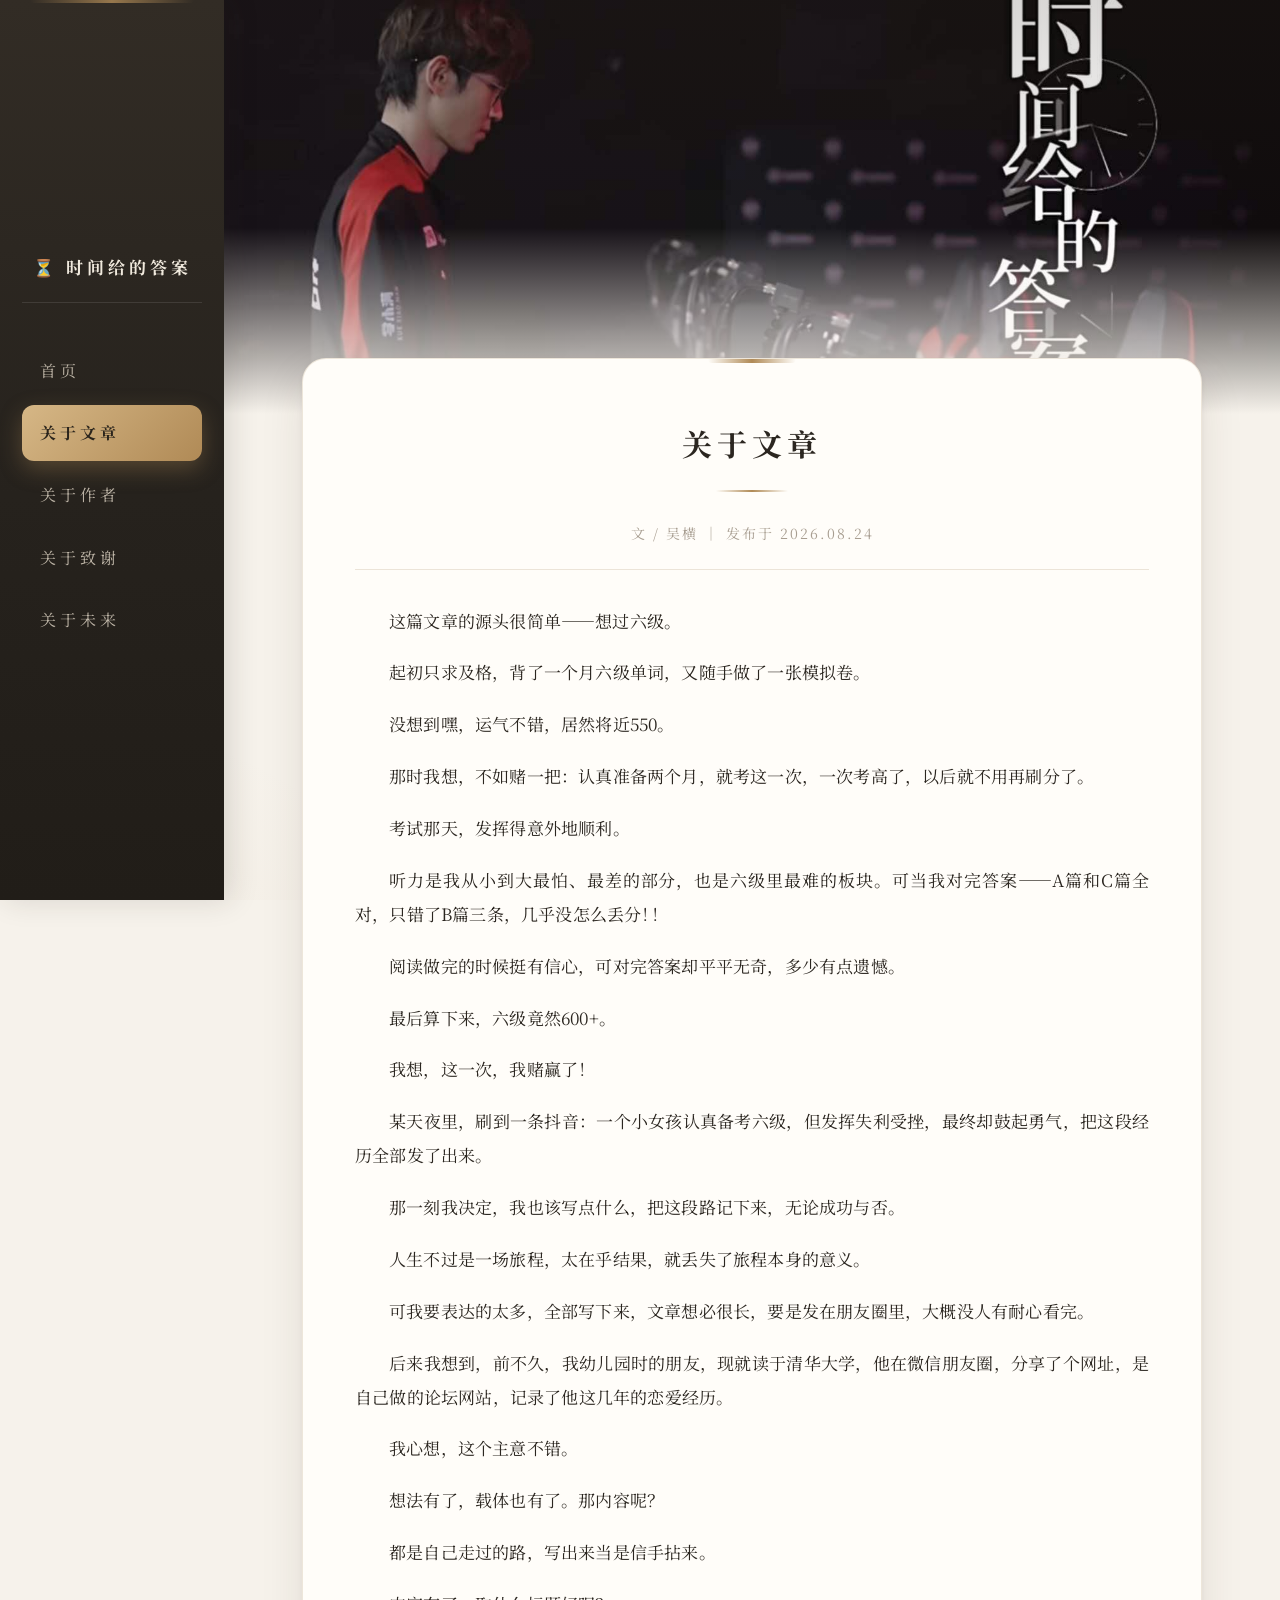
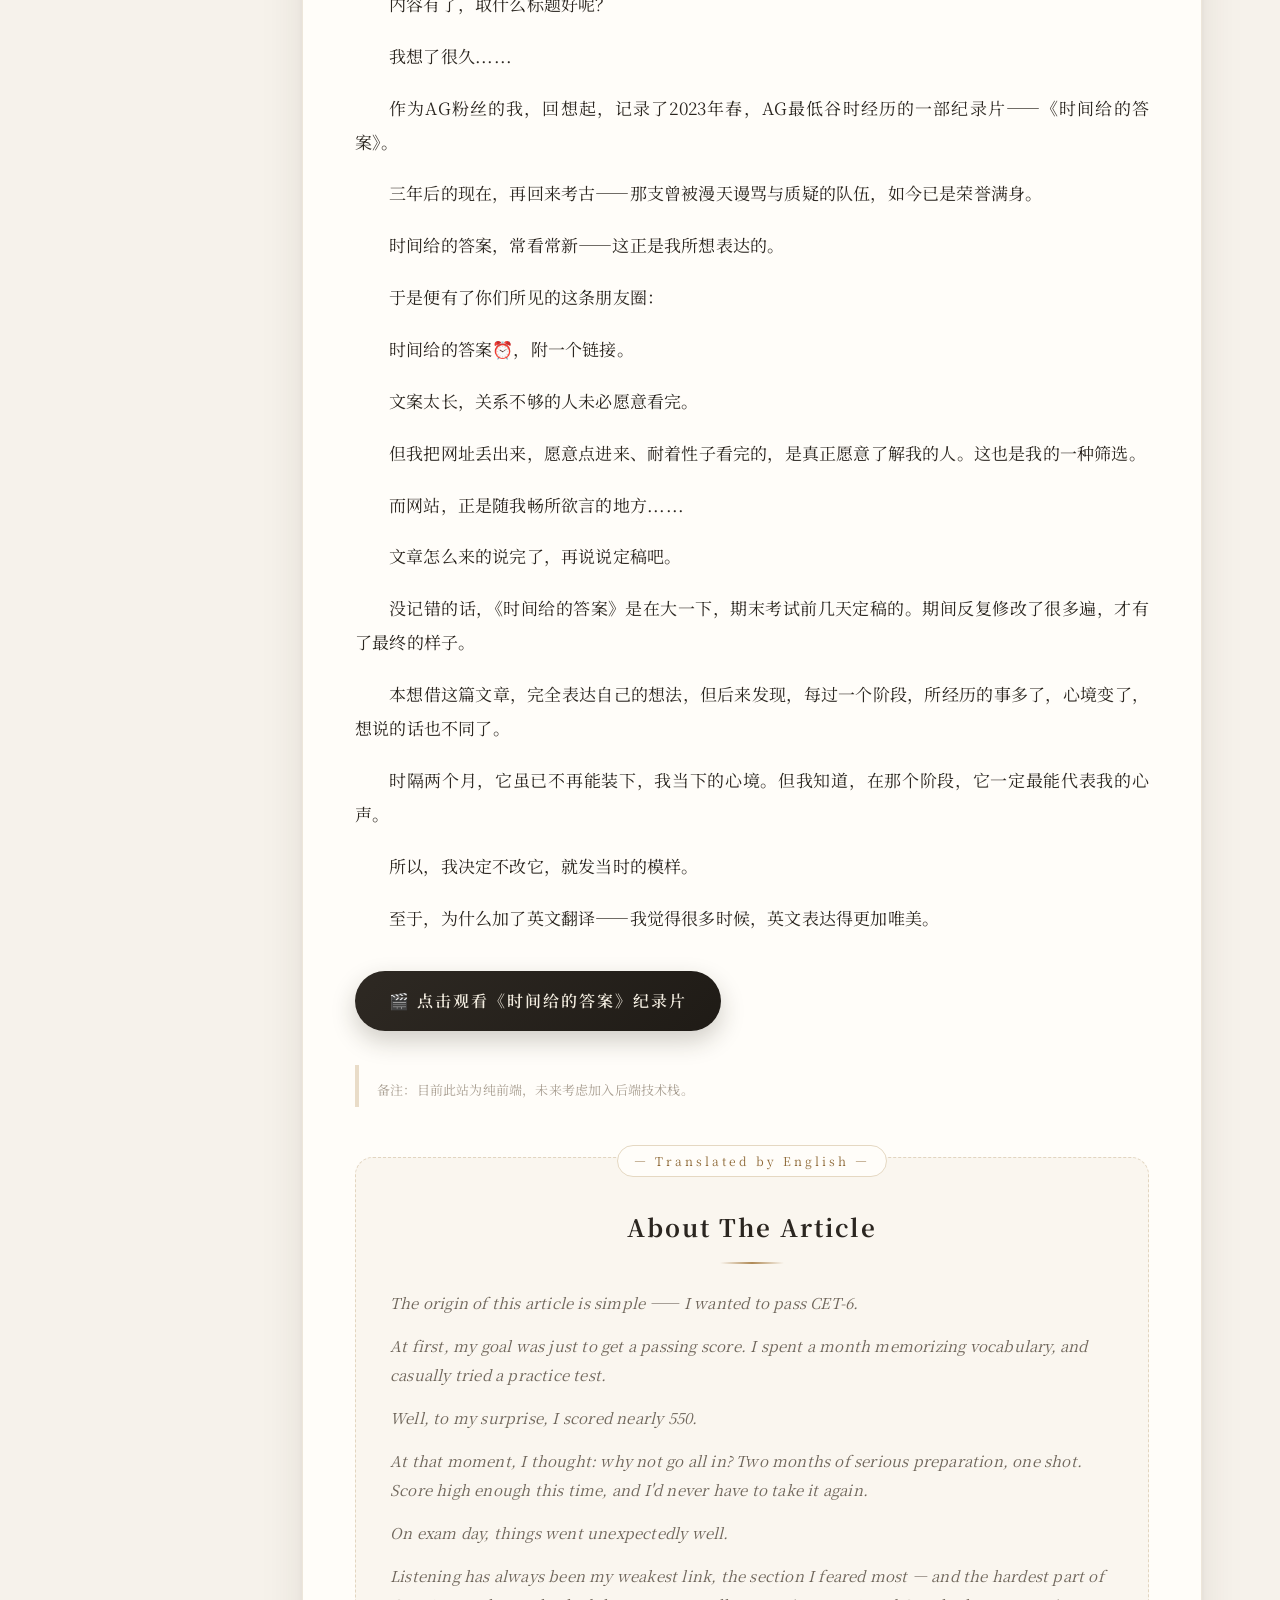
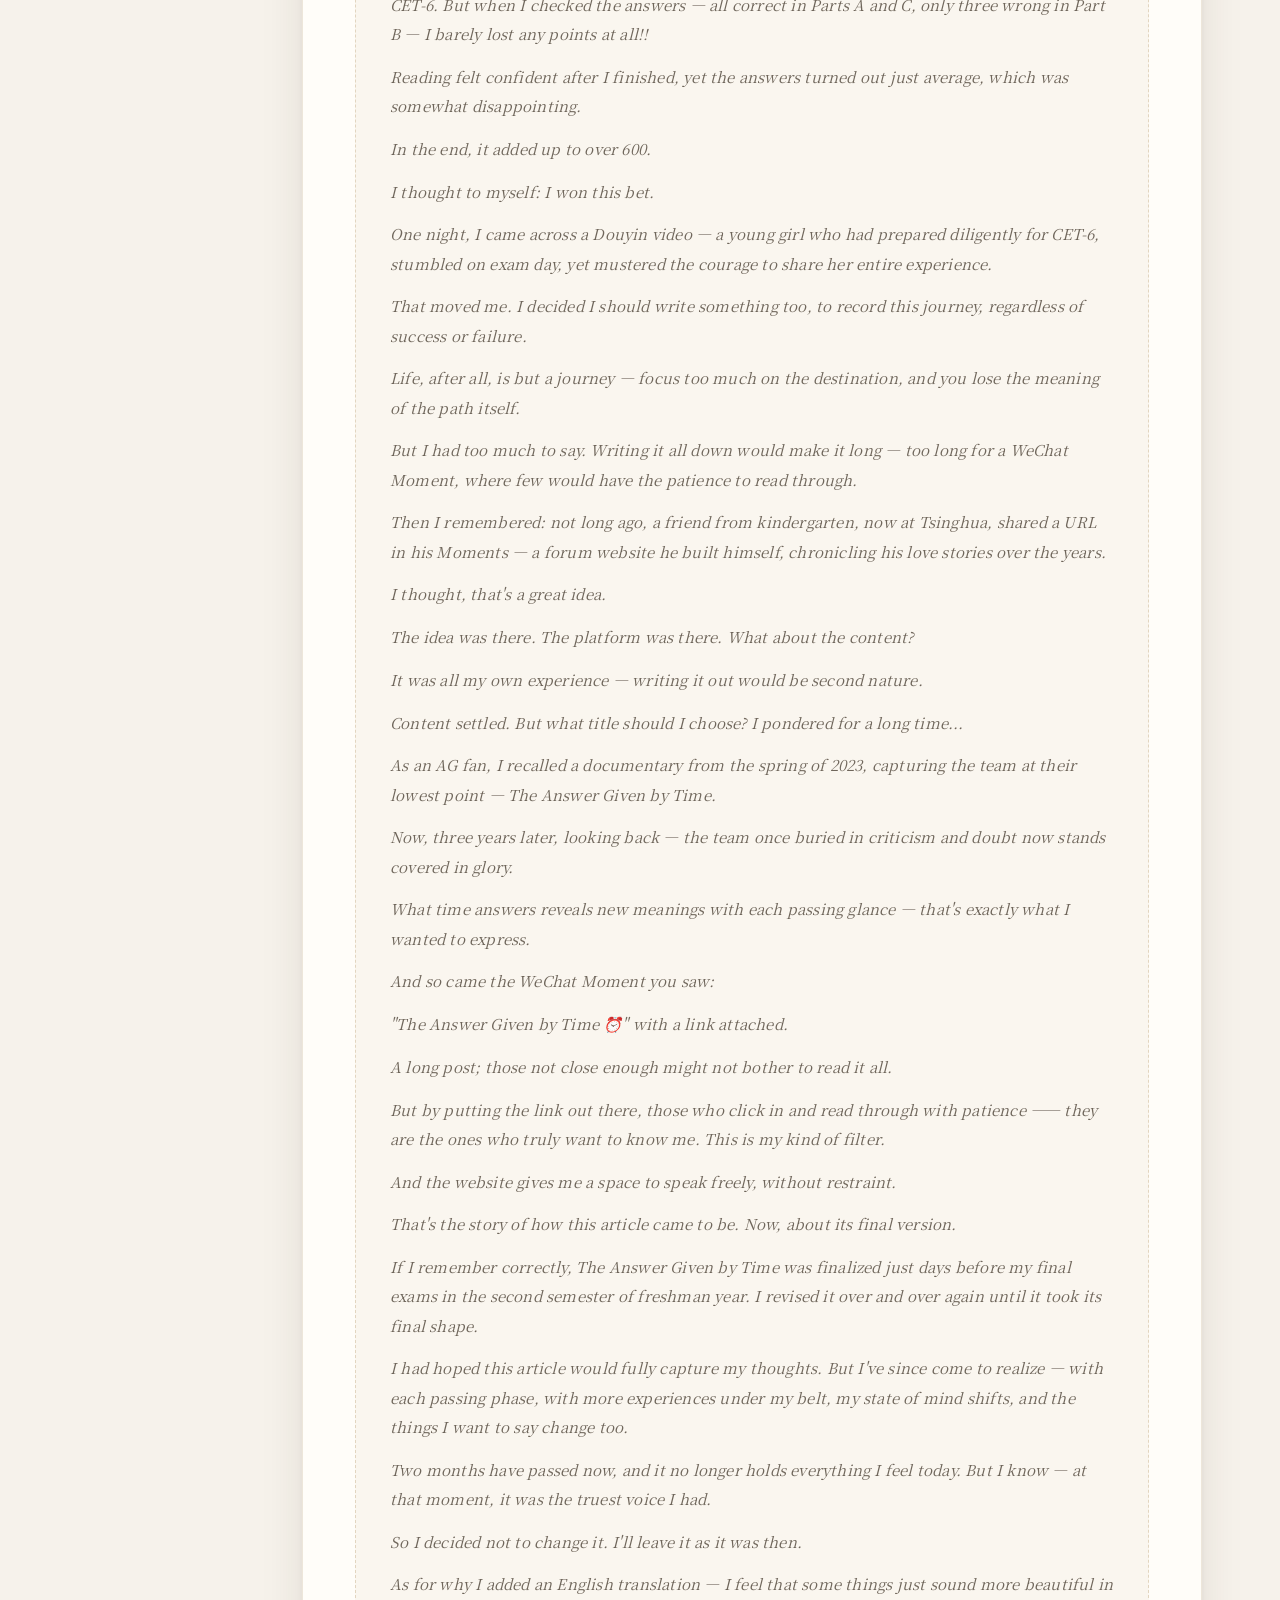
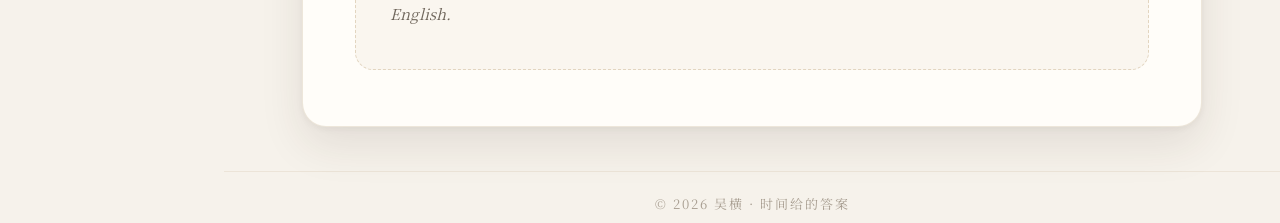
==== commit 5c12b539: "Add files via upload" ====
--- a/about/article.html
+++ b/about/article.html
@@ -24,7 +24,7 @@
 
         <div class="card">
             <h1>关于文章</h1>
-            <div class="meta">文 / 吴横 ｜ 发布于 2026.08.02</div>
+            <div class="meta">文 / 吴横 ｜ 发布于 2026.08.24</div>
 
             <div class="content">
 
@@ -72,7 +72,7 @@
             <!-- 英文翻译 -->
             <div class="en">
                 <div class="label">— Translated by English —</div>
-                <p><strong>About The Article</strong></p>
+                <p class="en-title"><strong>About The Article</strong></p>
                 <p>The origin of this article is simple —— I wanted to pass CET-6.</p>
                 <p>At first, my goal was just to get a passing score. I spent a month memorizing vocabulary, and casually tried a practice test.</p>
                 <p>Well, to my surprise, I scored nearly 550.</p>
@@ -115,4 +115,4 @@
     </div>
 
 </body>
-</html>+</html>
--- a/assets/style.css
+++ b/assets/style.css
@@ -301,6 +301,36 @@
   font-weight: 700;
   color: var(--ink);
   letter-spacing: 1px;
+}
+
+/* 英文译文大标题 */
+.content .en .en-title {
+  position: relative;
+  text-align: center;
+  font-style: normal;
+  font-size: clamp(20px, 2.6vw, 24px);
+  letter-spacing: 2px;
+  color: var(--ink);
+  margin: 6px auto 24px;
+  padding-bottom: 14px;
+  text-indent: 0;
+}
+
+.content .en .en-title strong {
+  font-weight: 700;
+  letter-spacing: 2px;
+}
+
+.content .en .en-title::after {
+  content: "";
+  position: absolute;
+  left: 50%;
+  bottom: 0;
+  transform: translateX(-50%);
+  width: 64px;
+  height: 2px;
+  border-radius: 2px;
+  background: linear-gradient(90deg, transparent, var(--accent), transparent);
 }
 
 .divider {
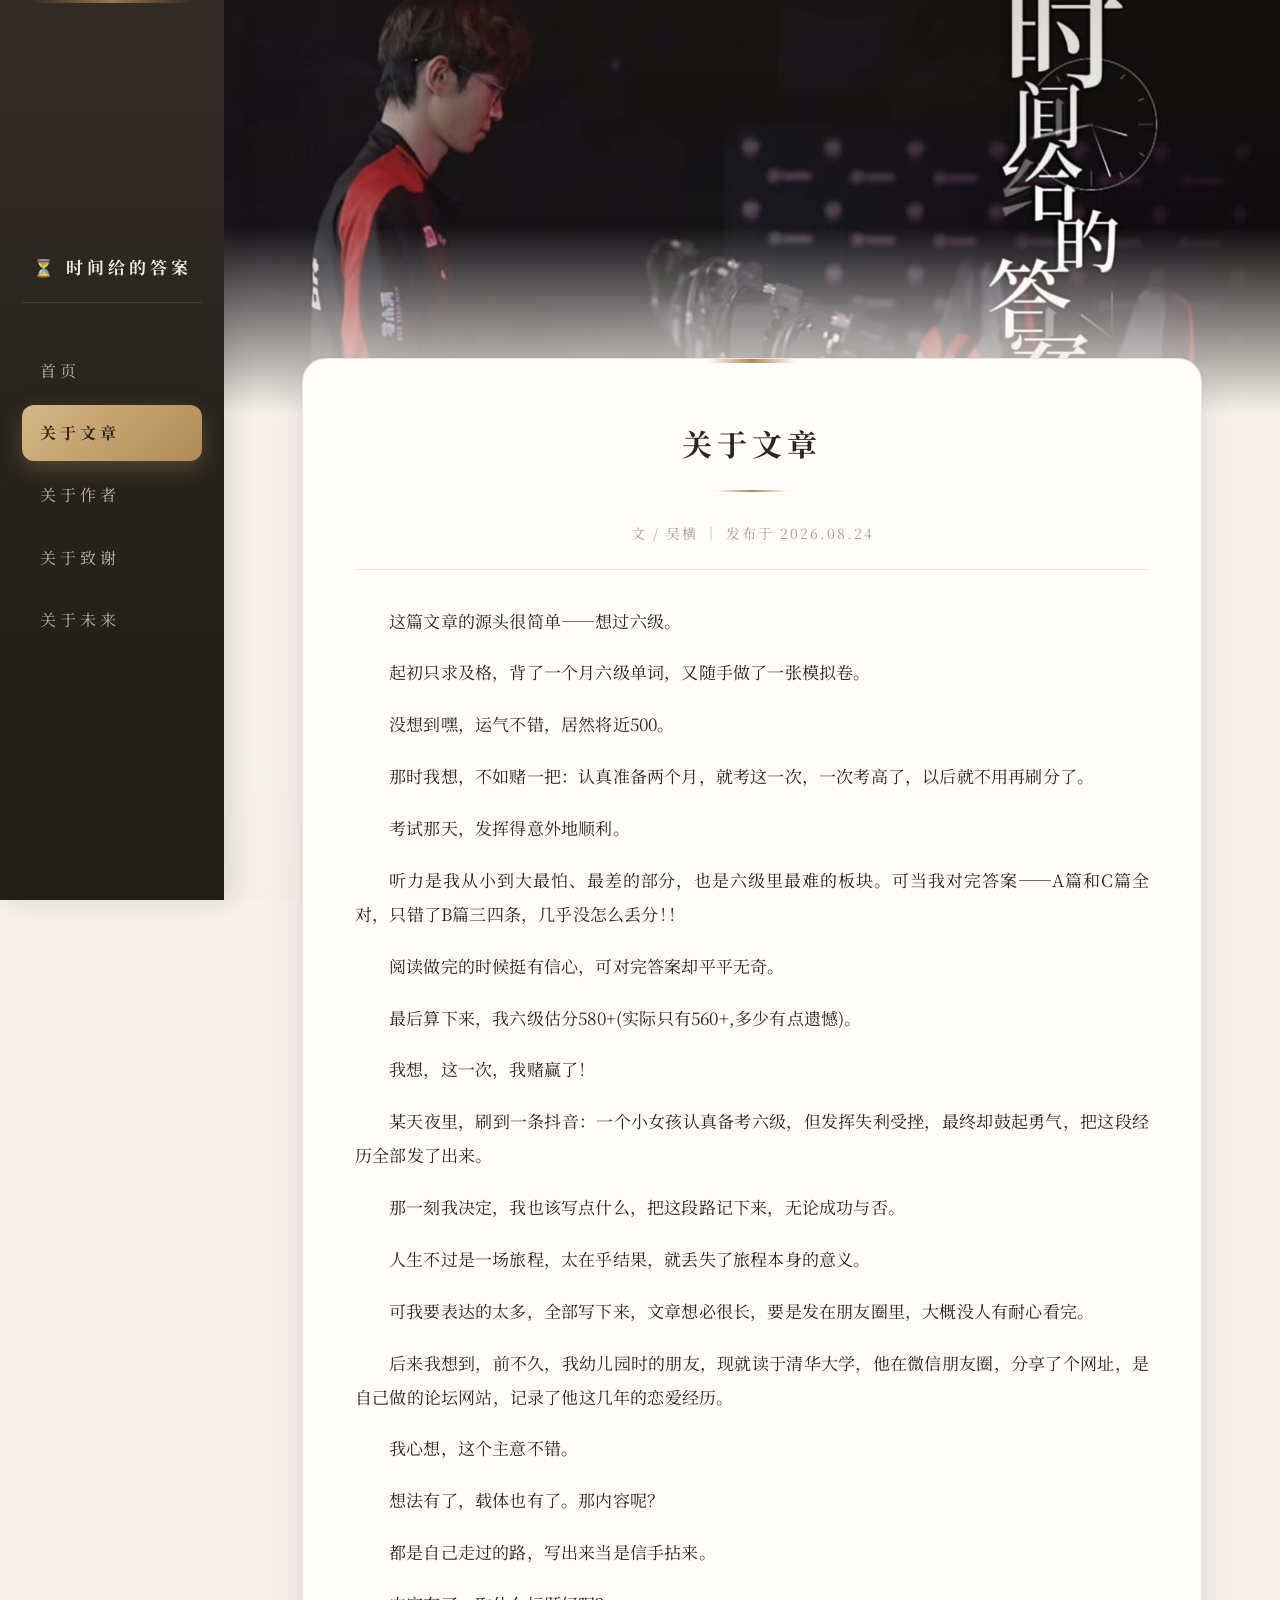
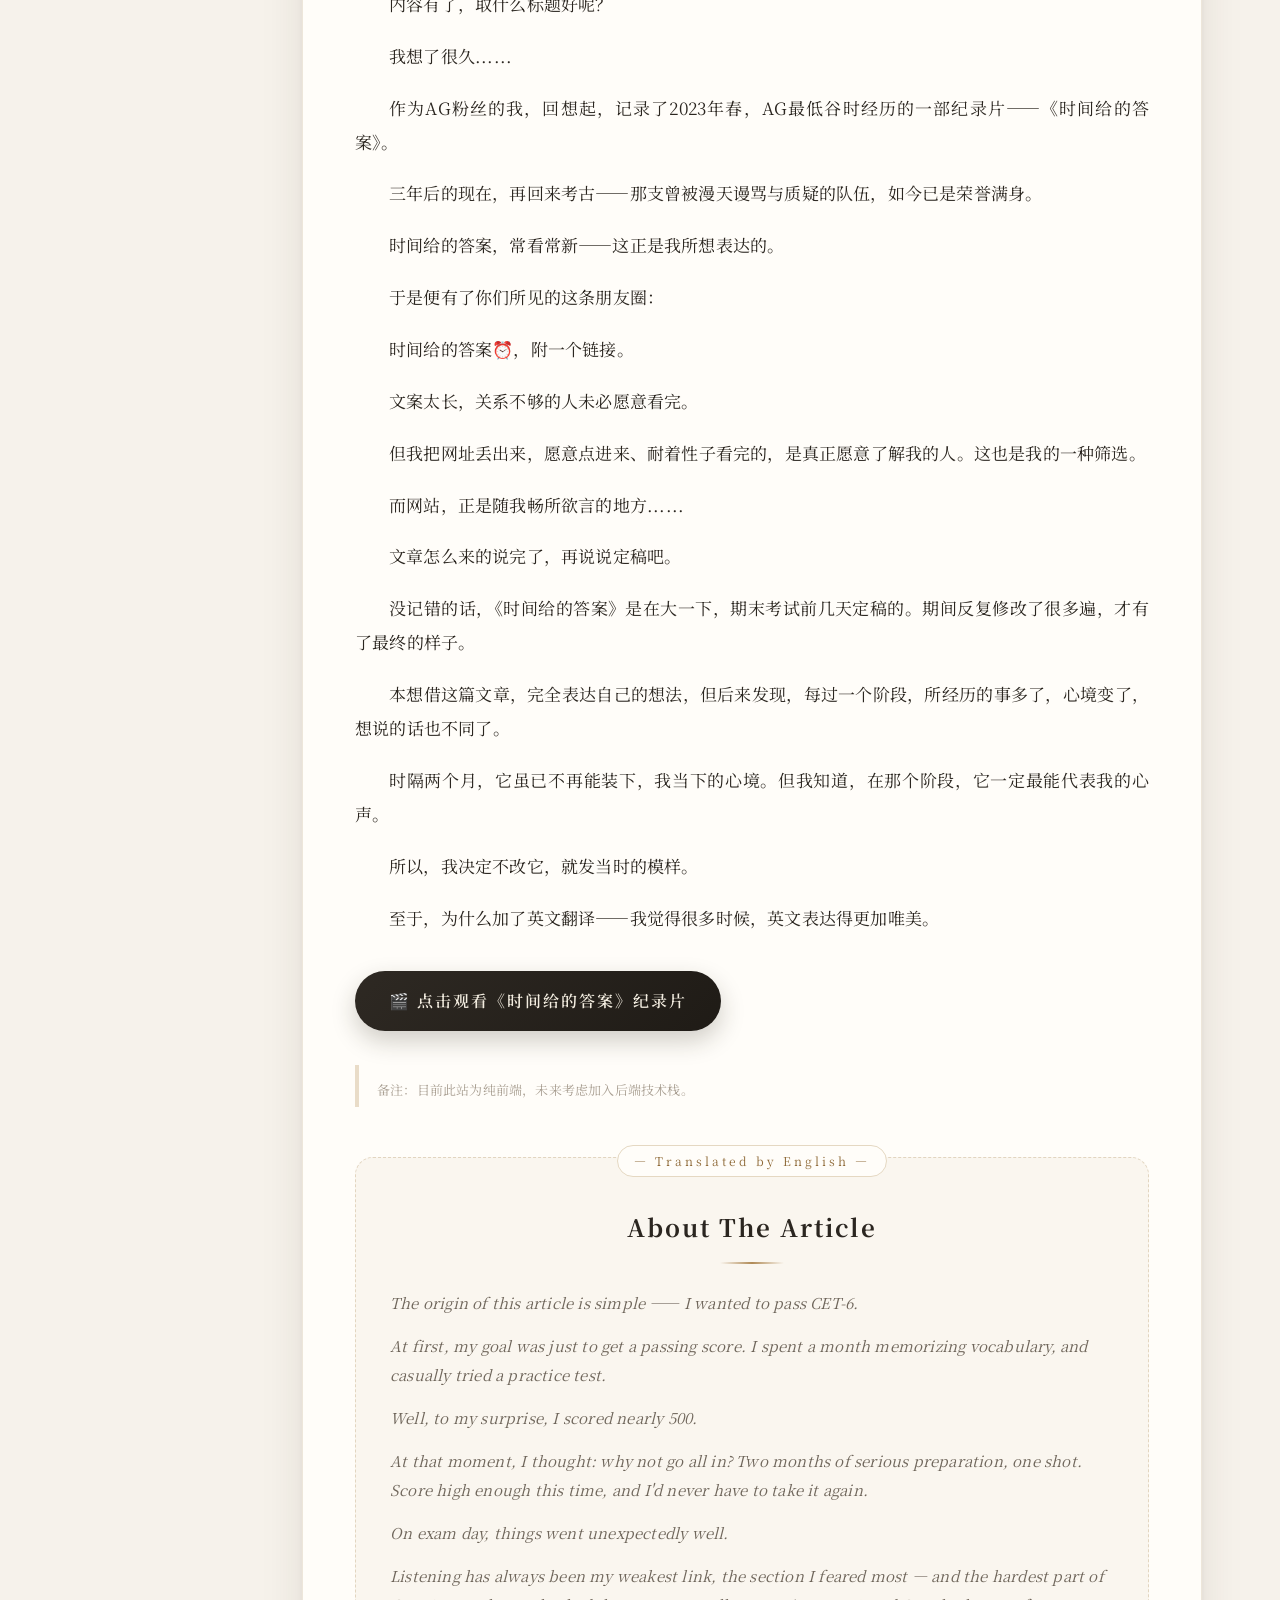
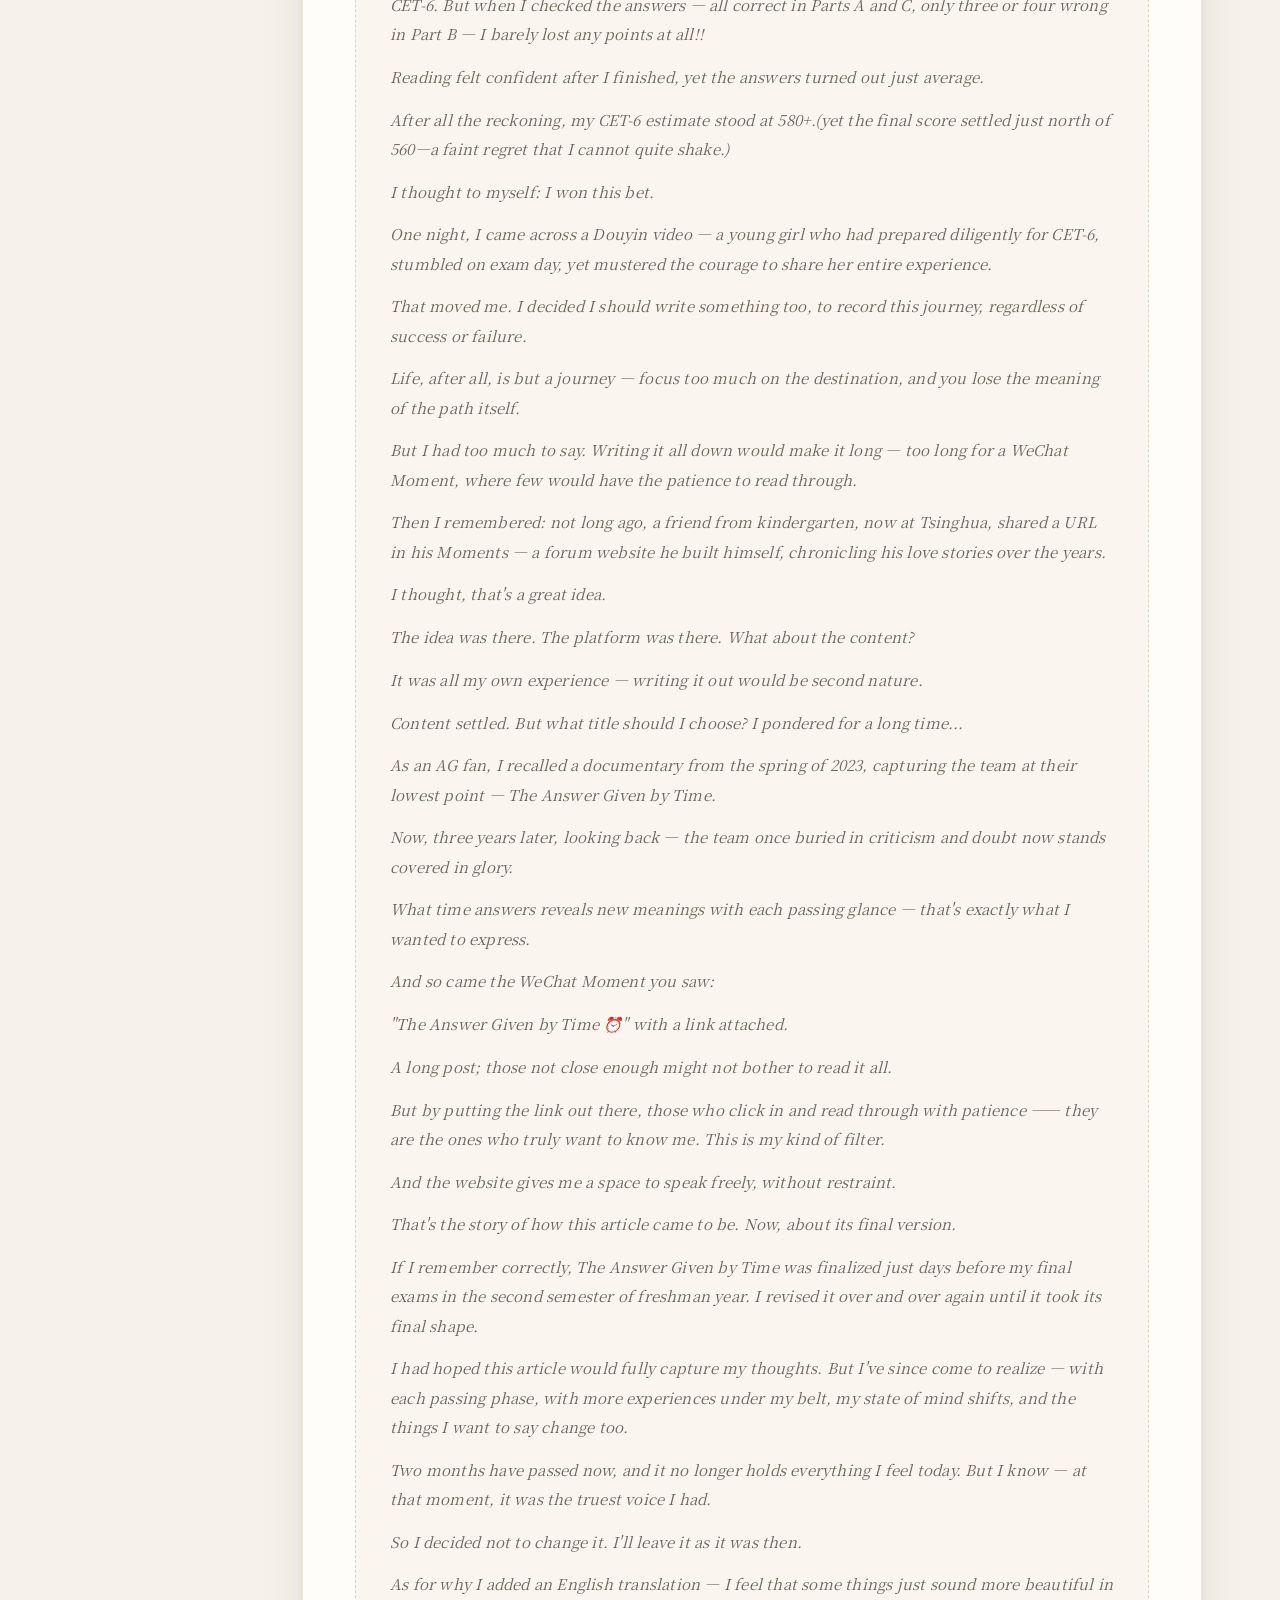
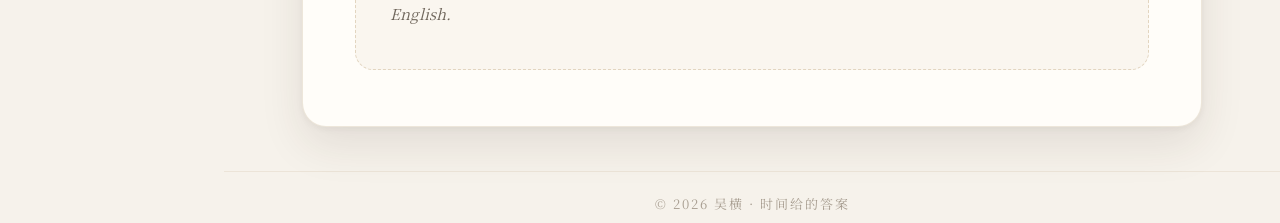
==== commit a3169c92: "Add files via upload" ====
--- a/about/article.html
+++ b/about/article.html
@@ -30,12 +30,12 @@
 
             <p>这篇文章的源头很简单——想过六级。</p>
             <p>起初只求及格，背了一个月六级单词，又随手做了一张模拟卷。</p>
-            <p>没想到嘿，运气不错，居然将近550。</p>
+            <p>没想到嘿，运气不错，居然将近500。</p>
             <p>那时我想，不如赌一把：认真准备两个月，就考这一次，一次考高了，以后就不用再刷分了。</p>
             <p>考试那天，发挥得意外地顺利。</p>
-            <p>听力是我从小到大最怕、最差的部分，也是六级里最难的板块。可当我对完答案——A篇和C篇全对，只错了B篇三条，几乎没怎么丢分！！</p>
-            <p>阅读做完的时候挺有信心，可对完答案却平平无奇，多少有点遗憾。</p>
-            <p>最后算下来，六级竟然600+。</p>
+            <p>听力是我从小到大最怕、最差的部分，也是六级里最难的板块。可当我对完答案——A篇和C篇全对，只错了B篇三四条，几乎没怎么丢分！！</p>
+            <p>阅读做完的时候挺有信心，可对完答案却平平无奇。</p>
+            <p>最后算下来，我六级估分580+(实际只有560+,多少有点遗憾)。</p>
             <p>我想，这一次，我赌赢了！</p>
             <p>某天夜里，刷到一条抖音：一个小女孩认真备考六级，但发挥失利受挫，最终却鼓起勇气，把这段经历全部发了出来。</p>
             <p>那一刻我决定，我也该写点什么，把这段路记下来，无论成功与否。</p>
@@ -75,12 +75,12 @@
                 <p class="en-title"><strong>About The Article</strong></p>
                 <p>The origin of this article is simple —— I wanted to pass CET-6.</p>
                 <p>At first, my goal was just to get a passing score. I spent a month memorizing vocabulary, and casually tried a practice test.</p>
-                <p>Well, to my surprise, I scored nearly 550.</p>
+                <p>Well, to my surprise, I scored nearly 500.</p>
                 <p>At that moment, I thought: why not go all in? Two months of serious preparation, one shot. Score high enough this time, and I'd never have to take it again.</p>
                 <p>On exam day, things went unexpectedly well.</p>
-                <p>Listening has always been my weakest link, the section I feared most — and the hardest part of CET-6. But when I checked the answers — all correct in Parts A and C, only three wrong in Part B — I barely lost any points at all!!</p>
-                <p>Reading felt confident after I finished, yet the answers turned out just average, which was somewhat disappointing.</p>
-                <p>In the end, it added up to over 600.</p>
+                <p>Listening has always been my weakest link, the section I feared most — and the hardest part of CET-6. But when I checked the answers — all correct in Parts A and C, only three or four wrong in Part B — I barely lost any points at all!!</p>
+                <p>Reading felt confident after I finished, yet the answers turned out just average.</p>
+                <p>After all the reckoning, my CET‑6 estimate stood at 580+.(yet the final score settled just north of 560—a faint regret that I cannot quite shake.)</p>
                 <p>I thought to myself: I won this bet.</p>
                 <p>One night, I came across a Douyin video — a young girl who had prepared diligently for CET-6, stumbled on exam day, yet mustered the courage to share her entire experience.</p>
                 <p>That moved me. I decided I should write something too, to record this journey, regardless of success or failure.</p>
--- a/assets/style.css
+++ b/assets/style.css
@@ -472,31 +472,33 @@
   border-top: 1px solid var(--line);
 }
 
-/* ===== 欢迎弹窗 ===== */
+/* ===== 欢迎弹窗（动态渲染） ===== */
 .modal-overlay {
   position: fixed;
   inset: 0;
   display: flex;
   align-items: center;
   justify-content: center;
-  background: rgba(38, 30, 20, 0.45);
-  backdrop-filter: blur(6px);
-  -webkit-backdrop-filter: blur(6px);
+  background: rgba(38, 30, 20, 0.48);
+  backdrop-filter: blur(8px);
+  -webkit-backdrop-filter: blur(8px);
   z-index: 2000;
+  padding: 20px;
   animation: fadeIn 0.4s ease;
 }
 
 .modal-box {
   position: relative;
   width: 90%;
-  max-width: 430px;
-  padding: 44px 36px 34px;
-  background: var(--surface);
-  border: 1px solid rgba(255, 255, 255, 0.8);
-  border-radius: 26px;
-  box-shadow: 0 30px 80px rgba(38, 30, 20, 0.35);
+  max-width: 440px;
+  padding: 50px 36px 38px;
+  background: linear-gradient(180deg, #fffdf8, #fbf6ee);
+  border: 1px solid rgba(255, 255, 255, 0.85);
+  border-radius: 28px;
+  box-shadow: 0 34px 90px rgba(38, 30, 20, 0.38);
   text-align: center;
-  animation: slideUp 0.45s cubic-bezier(0.2, 0.9, 0.3, 1.15);
+  overflow: hidden;
+  animation: slideUp 0.5s cubic-bezier(0.2, 0.9, 0.3, 1.12);
 }
 
 .modal-box::before {
@@ -505,43 +507,218 @@
   top: 0;
   left: 50%;
   transform: translateX(-50%);
-  width: 70px;
+  width: 76px;
   height: 4px;
   border-radius: 0 0 4px 4px;
   background: linear-gradient(90deg, transparent, var(--accent), transparent);
 }
 
-.modal-box h2 {
-  font-size: 24px;
+/* 顶部暖金光晕 */
+.modal-glow {
+  position: absolute;
+  top: -80px;
+  left: 50%;
+  width: 340px;
+  height: 280px;
+  transform: translateX(-50%);
+  background: radial-gradient(closest-side, rgba(176, 138, 86, 0.32), transparent 72%);
+  filter: blur(6px);
+  pointer-events: none;
+  animation: glowPulse 5s ease-in-out infinite;
+}
+
+/* 上升金色粒子 */
+.modal-particles {
+  position: absolute;
+  inset: 0;
+  pointer-events: none;
+  overflow: hidden;
+}
+
+.modal-particles span {
+  position: absolute;
+  bottom: -12px;
+  border-radius: 50%;
+  background: linear-gradient(135deg, #d6b786, var(--accent));
+  opacity: 0;
+  animation: rise linear infinite;
+}
+
+/* 飞舞的白鸽 */
+.modal-dove {
+  display: inline-block;
+  font-size: 52px;
+  line-height: 1;
+  margin-bottom: 8px;
+  animation: doveFloat 3.6s ease-in-out infinite;
+  filter: drop-shadow(0 8px 14px rgba(176, 138, 86, 0.35));
+}
+
+/* 动态问候语 + 实时时钟 */
+.modal-greeting {
+  font-size: 15px;
+  font-weight: 600;
+  letter-spacing: 5px;
+  color: var(--accent-strong);
+  margin-bottom: 5px;
+  animation: fadeIn 0.6s ease 0.15s both;
+}
+
+.modal-clock {
+  font-size: 13px;
+  letter-spacing: 4px;
+  color: var(--ink-faint);
+  font-variant-numeric: tabular-nums;
+  margin-bottom: 18px;
+  animation: fadeIn 0.6s ease 0.3s both;
+}
+
+/* 主题标题（打字机） */
+.modal-title {
+  font-size: 28px;
+  font-weight: 700;
+  letter-spacing: 7px;
+  color: var(--ink);
+  min-height: 42px;
+  margin-bottom: 6px;
+}
+
+.modal-title::after {
+  content: "|";
+  display: inline-block;
+  margin-left: 3px;
+  color: var(--accent);
+  font-weight: 400;
+  animation: blink 0.9s step-end infinite;
+}
+
+.modal-title.typed-done::after {
+  animation: none;
+  opacity: 0;
+}
+
+/* 分隔装饰 */
+.modal-divider {
+  display: flex;
+  align-items: center;
+  justify-content: center;
+  gap: 12px;
+  width: 78%;
+  margin: 16px auto;
+}
+
+.modal-divider::before,
+.modal-divider::after {
+  content: "";
+  height: 1px;
+  flex: 1;
+  background: linear-gradient(90deg, transparent, var(--line), transparent);
+}
+
+.modal-divider span {
+  color: var(--accent);
+  font-size: 12px;
+}
+
+/* 引言与落款 */
+.modal-quote {
+  font-size: 17px;
+  letter-spacing: 1px;
+  color: var(--ink);
+  line-height: 1.9;
+  margin-bottom: 6px;
+  opacity: 0;
+  animation: fadeIn 0.6s ease 1.0s both;
+}
+
+.modal-sign {
+  font-size: 14px;
+  letter-spacing: 2px;
+  color: var(--ink-soft);
+  margin-bottom: 24px;
+  opacity: 0;
+  animation: fadeIn 0.6s ease 1.2s both;
+}
+
+.modal-author {
+  color: var(--accent-strong);
+  font-weight: 700;
+}
+
+/* 关键词标签 */
+.modal-tags {
+  display: flex;
+  justify-content: center;
+  gap: 10px;
+  margin-bottom: 30px;
+  opacity: 0;
+  animation: fadeIn 0.6s ease 1.4s both;
+}
+
+.modal-tag {
+  padding: 5px 16px;
+  font-size: 12px;
   letter-spacing: 3px;
-  margin-bottom: 14px;
-  color: var(--ink);
-}
-
-.modal-box p {
-  font-size: 15px;
-  color: var(--ink-soft);
-  line-height: 1.9;
-  margin-bottom: 26px;
-}
-
+  color: var(--accent-strong);
+  background: var(--accent-pale);
+  border: 1px solid var(--accent-soft);
+  border-radius: 999px;
+}
+
+/* 关闭按钮（磁吸光斑） */
 .btn-close {
-  padding: 12px 40px;
+  position: relative;
+  overflow: hidden;
+  padding: 13px 44px;
   background: linear-gradient(135deg, var(--accent), var(--accent-strong));
   color: #fff;
   border: none;
   border-radius: 999px;
   font-family: inherit;
   font-size: 15px;
-  letter-spacing: 2px;
+  letter-spacing: 3px;
   cursor: pointer;
-  box-shadow: 0 10px 24px rgba(176, 138, 86, 0.35);
+  box-shadow: 0 12px 28px rgba(176, 138, 86, 0.38);
   transition: transform 0.2s ease, box-shadow 0.2s ease;
+  opacity: 0;
+  animation: fadeIn 0.6s ease 1.6s both;
+}
+
+.btn-close::after {
+  content: "";
+  position: absolute;
+  inset: 0;
+  border-radius: inherit;
+  background: radial-gradient(circle at var(--x, 50%) var(--y, 50%), rgba(255, 255, 255, 0.5), transparent 46%);
+  opacity: 0;
+  transition: opacity 0.3s ease;
 }
 
 .btn-close:hover {
   transform: translateY(-2px);
-  box-shadow: 0 14px 30px rgba(176, 138, 86, 0.45);
+  box-shadow: 0 16px 34px rgba(176, 138, 86, 0.5);
+}
+
+.btn-close:hover::after {
+  opacity: 1;
+}
+
+.btn-close:active {
+  transform: translateY(0) scale(0.98);
+}
+
+.btn-close .btn-label {
+  position: relative;
+  z-index: 1;
+}
+
+/* 弹窗关闭动效 */
+.modal-overlay.modal-closing {
+  animation: fadeOut 0.32s ease forwards;
+}
+
+.modal-overlay.modal-closing .modal-box {
+  animation: slideOut 0.32s ease forwards;
 }
 
 /* ===== 动效 ===== */
@@ -550,9 +727,42 @@
   to { opacity: 1; transform: none; }
 }
 
+@keyframes fadeOut {
+  to { opacity: 0; }
+}
+
 @keyframes slideUp {
   from { opacity: 0; transform: translateY(28px) scale(0.96); }
   to { opacity: 1; transform: none; }
+}
+
+@keyframes slideOut {
+  to { opacity: 0; transform: translateY(20px) scale(0.96); }
+}
+
+/* 暖金光晕脉动 */
+@keyframes glowPulse {
+  0%, 100% { opacity: 0.55; transform: translateX(-50%) scale(1); }
+  50% { opacity: 1; transform: translateX(-50%) scale(1.12); }
+}
+
+/* 金色粒子上升 */
+@keyframes rise {
+  0% { transform: translateY(0) translateX(0); opacity: 0; }
+  12% { opacity: 0.9; }
+  100% { transform: translateY(-470px) translateX(var(--drift)); opacity: 0; }
+}
+
+/* 白鸽悬浮 */
+@keyframes doveFloat {
+  0%, 100% { transform: translateY(0) rotate(-4deg); }
+  50% { transform: translateY(-8px) rotate(4deg); }
+}
+
+/* 打字机光标闪烁 */
+@keyframes blink {
+  0%, 100% { opacity: 1; }
+  50% { opacity: 0; }
 }
 
 /* ===== 响应式：平板 / 窄屏 ===== */
@@ -675,7 +885,22 @@
   }
 
   .modal-box {
-    padding: 36px 22px 28px;
+    padding: 40px 24px 30px;
+    border-radius: 24px;
+  }
+
+  .modal-dove {
+    font-size: 44px;
+  }
+
+  .modal-title {
+    font-size: 24px;
+    letter-spacing: 5px;
+  }
+
+  .modal-greeting,
+  .modal-clock {
+    letter-spacing: 3px;
   }
 }
 
